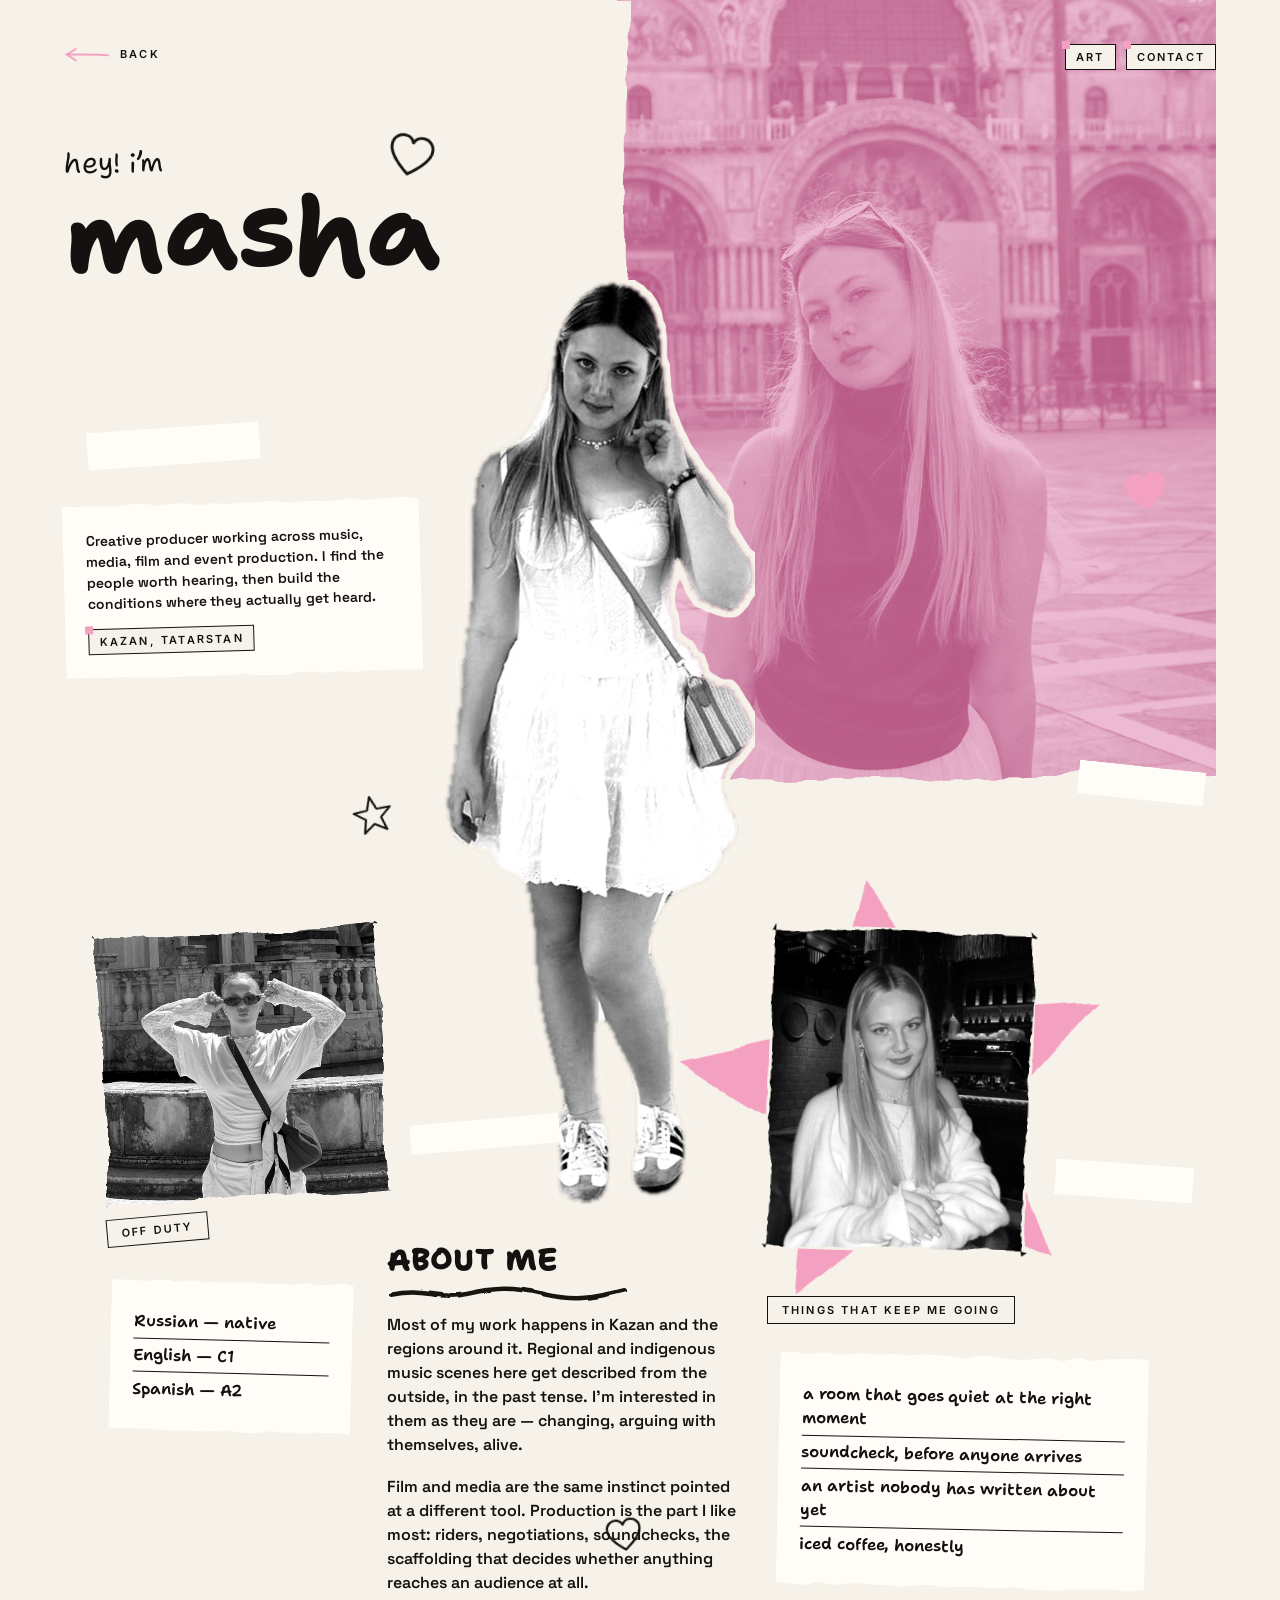
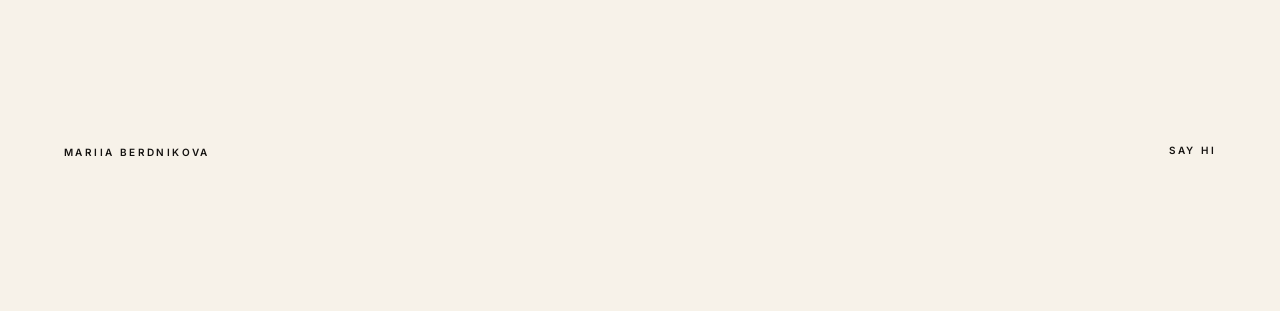
==== about.html @ 9684b58a "About: hand-cut figure, café photo with a star, torn scraps, centred Everything from the latest pass" ====
<!DOCTYPE html>
<html lang="en" data-accent="pink">
<head>
<meta charset="utf-8">
<meta name="viewport" content="width=device-width, initial-scale=1">
<title>About — Mariia Berdnikova</title>
<meta name="description" content="Mariia Berdnikova — what connects music, media, film and production. Kazan, Tatarstan.">
<link rel="preconnect" href="https://fonts.googleapis.com">
<link rel="preconnect" href="https://fonts.gstatic.com" crossorigin>
<link href="https://fonts.googleapis.com/css2?family=Inter:wght@400..800&family=Shantell+Sans:BNCE,INFM,SPAC,wght@-100..100,0..100,0..100,300..800&family=Space+Grotesk:wght@400..700&display=swap" rel="stylesheet">
<link rel="icon" href="assets/img/favicon.svg" type="image/svg+xml">
<link rel="stylesheet" href="assets/css/site.css">
<script>document.documentElement.classList.add('js');</script>
</head>

<body>
<script src="assets/js/sprite.js"></script>
<a class="skip-link" href="#main">Skip to content</a>

<div class="page">

  <header class="page-head">
    <p class="label" data-reveal><a class="back-link scribble" href="index.html"><svg viewBox="0 0 100 40" class="deco" aria-hidden="true" focusable="false"><use href="#arrow"/></svg>Back</a></p>
    <nav class="site-nav" aria-label="Primary" data-reveal>
      <a class="label label-box" href="art.html">Art</a>
      <a class="label label-box" href="contact.html">Contact</a>
    </nav>
  </header>

  <main id="main">

    <!-- ===================================================================
         Held to a centred column, like a poster. Every photograph is torn
         rather than cropped square and they come from four different shots.
         Each piece is placed with --x / --y / --w / --rot inline; below
         860px they stack.
         =================================================================== -->
    <div class="scrapbook">

      <!-- One shot, blown up and flattened to two tones. Runs off the top. -->
      <figure class="scrap panel" data-reveal
              style="--x:48%; --y:-8%; --w:52%; --rot:0deg; --z:1">
        <img src="assets/img/about-duotone.png" alt="" width="900" height="1180">
      </figure>

      <div class="scrap" data-reveal style="--x:0%; --y:2%; --w:50%; --rot:0deg; --z:6">
        <p class="scrawl" style="font-size:clamp(17px,2.1vw,32px); margin:0 0 4px">hey! i&rsquo;m</p>
        <h1 class="display" style="font-size:clamp(52px,8.6vw,124px); line-height:0.9">masha</h1>
      </div>

      <svg viewBox="0 0 100 92" class="deco deco--float deco--ink" aria-hidden="true" focusable="false"
           style="--x:28%; --y:1%; --w:48px; --rot:12deg"><use href="#heart-line"/></svg>

      <!-- Cut out by hand; the page sets her partly over the pink. -->
      <figure class="scrap snap" data-reveal
              style="--x:33%; --y:11%; --w:27%; --rot:0deg; --z:4">
        <img src="assets/img/about-figure.png" alt="Mariia Berdnikova" width="760" height="2260">
      </figure>

      <div class="scrap note paper-bit" data-reveal
           style="--x:2%; --y:21%; --w:15%; --h:38px; --rot:-4deg; --z:4"></div>

      <div class="scrap note" data-reveal
           style="--x:0%; --y:26%; --w:31%; --rot:-1.6deg; --z:5">
        <p>Creative producer working across music, media, film and event production. I find the people worth hearing, then build the conditions where they actually get heard.</p>
        <ul class="label-row" style="margin-top:14px">
          <li class="label label-box">Kazan, Tatarstan</li>
        </ul>
      </div>

      <!-- A star sits behind this one, as in the reference. -->
      <svg viewBox="0 0 100 100" class="deco deco--float" aria-hidden="true" focusable="false"
           style="--x:52.5%; --y:51%; --w:40%; --rot:-8deg; z-index:2"><use href="#star-5"/></svg>

      <figure class="scrap snap" data-reveal
              style="--x:61%; --y:55%; --w:23%; --rot:2deg; --z:3">
        <img src="assets/img/about-snap-1.png" alt="" width="560" height="684">
      </figure>

      <div class="scrap note paper-bit note--b" data-reveal
           style="--x:88%; --y:44%; --w:11%; --h:34px; --rot:6deg; --z:4"></div>

      <figure class="scrap snap" data-reveal
              style="--x:3%; --y:55%; --w:25%; --rot:-3deg; --z:3">
        <img src="assets/img/about-snap-2.png" alt="" width="560" height="532">
        <figcaption class="label tape-label" style="--label-rot:-2deg">Off duty</figcaption>
      </figure>

      <div class="scrap note" data-reveal
           style="--x:4%; --y:79%; --w:21%; --rot:1.4deg; --z:5">
        <ul class="note__list">
          <li>Russian &mdash; native</li>
          <li>English &mdash; C1</li>
          <li>Spanish &mdash; A2</li>
        </ul>
      </div>

      <div class="scrap" data-reveal style="--x:28%; --y:76%; --w:31%; --rot:0deg; --z:5">
        <h2 class="marker-head">About me</h2>
        <svg class="deco deco--underline" viewBox="0 0 200 20" preserveAspectRatio="none" aria-hidden="true" focusable="false"><use href="#underline"/></svg>
        <div class="body-col" style="max-width:none; margin-top:12px">
          <p>Most of my work happens in Kazan and the regions around it. Regional and indigenous music scenes here get described from the outside, in the past tense. I&rsquo;m interested in them as they are &mdash; changing, arguing with themselves, alive.</p>
          <p>Film and media are the same instinct pointed at a different tool. Production is the part I like most: riders, negotiations, soundchecks, the scaffolding that decides whether anything reaches an audience at all.</p>
        </div>
      </div>

      <p class="scrap label tape-label" data-reveal
         style="--x:61%; --y:80%; --w:auto; --rot:-2deg; --z:6; --label-rot:0deg">Things that keep me going</p>

      <div class="scrap note note--b" data-reveal
           style="--x:62%; --y:84%; --w:32%; --rot:1.2deg; --z:5">
        <!-- TODO: these are yours to rewrite — put your own in. -->
        <ul class="note__list">
          <li>a room that goes quiet at the right moment</li>
          <li>soundcheck, before anyone arrives</li>
          <li>an artist nobody has written about yet</li>
          <li>iced coffee, honestly</li>
        </ul>
      </div>

      <div class="scrap note paper-bit" data-reveal
           style="--x:30%; --y:68%; --w:13%; --h:30px; --rot:-5deg; --z:4"></div>
      <div class="scrap note paper-bit note--b" data-reveal
           style="--x:86%; --y:71%; --w:12%; --h:36px; --rot:4deg; --z:4"></div>

      <svg viewBox="0 0 100 92" class="deco deco--float" aria-hidden="true" focusable="false"
           style="--x:92%; --y:24%; --w:44px; --rot:-10deg"><use href="#heart"/></svg>
      <svg viewBox="0 0 100 100" class="deco deco--float deco--ink" data-parallax="0.04" aria-hidden="true" focusable="false"
           style="--x:25%; --y:46%; --w:42px; --rot:-12deg"><use href="#star-line"/></svg>
      <svg viewBox="0 0 100 92" class="deco deco--float deco--ink" data-parallax="0.03" aria-hidden="true" focusable="false"
           style="--x:47%; --y:95%; --w:38px; --rot:-8deg"><use href="#heart-line"/></svg>
    </div>

  </main>

  <footer class="site-foot">
    <p class="label label--sm">Mariia Berdnikova</p>
    <p class="label label--sm"><a class="scribble" href="contact.html">Say hi</a></p>
  </footer>

</div>

<script src="assets/js/site.js"></script>
</body>
</html>
---- assets/css/site.css ----
/* ==========================================================================
   Mariia Berdnikova — portfolio
   Shared stylesheet. No build step: edit this file directly.

   Sections
     1. Tokens
     2. Reset & base
     3. Typography — DISPLAY / LABEL / BODY
     4. Decoration (SVG sprite pieces, cut-out photos)
     5. Links & buttons
     6. Site chrome (corners, nav, back link)
     7. index.html — thread map
     8. Project pages
     9. art.html
    10. contact.html
    11. Motion: entry stagger, reduced motion
   ========================================================================== */

/* -------------------------------------------------------------------------
   1. Tokens
   ---------------------------------------------------------------------- */

:root {
  --cream: #f7f2e9;
  --ink: #141210;
  --ink-soft: #141210;

  /* The four loud accents. One per page, never mixed, never tinted. */
  --pink: #f4a0c0;
  --green: #22c55e;
  --blue: #2233dd;
  --rust: #c8552b;

  /* Default accent; every page overrides it with data-accent on <html>. */
  --accent: var(--pink);

  --ease: cubic-bezier(0.2, 0.9, 0.25, 1);
  --gutter: clamp(18px, 5vw, 64px);
}

[data-accent='pink']  { --accent: var(--pink); }
[data-accent='green'] { --accent: var(--green); }
[data-accent='blue']  { --accent: var(--blue); }
[data-accent='rust']  { --accent: var(--rust); }

/* -------------------------------------------------------------------------
   2. Reset & base
   ---------------------------------------------------------------------- */

*,
*::before,
*::after { box-sizing: border-box; }

html {
  -webkit-text-size-adjust: 100%;
  scroll-behavior: smooth;
}

body {
  margin: 0;
  /* Flat warm cream. No texture, no grain, no gradient. */
  background: var(--cream);
  color: var(--ink);
  font-family: 'Space Grotesk', 'Inter', system-ui, sans-serif;
  font-size: 16px;
  font-weight: 600;
  line-height: 1.5;
  overflow-x: clip;
}

img,
svg { display: block; max-width: 100%; }
/* Images keep width/height attributes (so the layout does not jump while they
   load) — this stops the height attribute from squashing them. */
img { height: auto; }

::selection {
  background: var(--accent);
  color: var(--cream);
}

.page {
  position: relative;
  min-height: 100vh;
  padding: clamp(20px, 4vw, 44px) var(--gutter) clamp(64px, 12vw, 160px);
  overflow-x: clip;
}

.skip-link {
  position: absolute;
  left: -9999px;
  top: 0;
  z-index: 100;
  background: var(--ink);
  color: var(--cream);
  padding: 10px 16px;
}
.skip-link:focus { left: 8px; top: 8px; }

/* -------------------------------------------------------------------------
   3. Typography — three voices, always all three
   ---------------------------------------------------------------------- */

/* (1) DISPLAY — oversized hand lettering used as a graphic object. */
.display {
  font-family: 'Shantell Sans', 'Permanent Marker', cursive;
  font-variation-settings: 'BNCE' -40, 'INFM' 60, 'SPAC' 0;
  font-weight: 700;
  font-size: clamp(64px, 17vw, 300px);
  line-height: 0.82;
  letter-spacing: -0.02em;
  margin: 0;
  /* It is allowed to cross photos and run off the edge of the viewport. */
  position: relative;
  z-index: 3;
  pointer-events: none;
}

.display--accent { color: var(--accent); }
.display--tilt   { transform: rotate(-3.5deg); transform-origin: left center; }
.display--tilt-r { transform: rotate(2.5deg);  transform-origin: left center; }

/* Runs off the left / right edge of the page on purpose. */
.display--bleed-l { margin-left: calc(var(--gutter) * -1 - 2vw); }
.display--bleed-r { margin-right: calc(var(--gutter) * -1 - 6vw); }

.display--sm { font-size: clamp(44px, 9vw, 130px); }

/* (2) LABEL — tiny uppercase sans. Never near display size. */
.label {
  font-family: 'Inter', system-ui, sans-serif;
  font-size: 11px;
  font-weight: 600;
  line-height: 1.2;
  letter-spacing: 0.2em;
  text-transform: uppercase;
  margin: 0;
}

.label--sm { font-size: 10px; letter-spacing: 0.24em; }
.label--accent { color: var(--accent); }

/* Thin 1px box with a small solid square "pin" at its top-left corner. */
.label-box {
  display: inline-block;
  position: relative;
  border: 1px solid var(--ink);
  background: var(--cream);
  padding: 6px 10px 5px;
}
.label-box::before {
  content: '';
  position: absolute;
  left: -4px;
  top: -4px;
  width: 8px;
  height: 8px;
  background: var(--accent);
}

.label-row {
  display: flex;
  flex-wrap: wrap;
  gap: 10px 14px;
  align-items: center;
  margin: 0;
  padding: 0;
  list-style: none;
}

/* (3) BODY — narrow columns, never full-width paragraphs. */
.body-col {
  max-width: 34ch;
  font-size: 16px;
  font-weight: 600;
  line-height: 1.5;
}
.body-col p { margin: 0 0 1.15em; }
.body-col p:last-child { margin-bottom: 0; }

.body-col--right { margin-left: auto; }

.lede { font-size: 18px; }

/* Pull quote: display type with a scribble underline. */
.pull-quote {
  position: relative;
  margin: clamp(48px, 9vw, 120px) 0;
  /* Wide enough that the quote breaks into 2-3 lines rather than a column
     of single words; the scribble underline spans this width. */
  max-width: min(660px, 66%);
}
.pull-quote--right { margin-left: auto; }
.pull-quote p {
  font-family: 'Shantell Sans', 'Permanent Marker', cursive;
  font-variation-settings: 'BNCE' -30, 'INFM' 70;
  font-weight: 700;
  font-size: clamp(34px, 6vw, 84px);
  line-height: 0.95;
  margin: 0;
}
.pull-quote .deco--underline {
  width: 100%;
  height: 26px;
  margin-top: 4px;
  color: var(--accent);
}

/* -------------------------------------------------------------------------
   4. Decoration & photos
   ---------------------------------------------------------------------- */

.deco {
  color: var(--accent);
  pointer-events: none;
  overflow: visible;
}

/* Scattered, absolutely placed decoration. Set --x/--y/--w/--rot inline.
   --py is driven by the scroll parallax in site.js. */
.deco--float {
  position: absolute;
  left: var(--x, 50%);
  top: var(--y, 50%);
  width: var(--w, 60px);
  height: auto;
  transform: translateY(var(--py, 0px)) rotate(var(--rot, 0deg));
  z-index: 1;
}

.deco--ink { color: var(--ink); }

/* Cut-out photos: flat on the cream. No frame, no shadow, no radius. */
.cutout {
  display: block;
  border: 0;
  border-radius: 0;
  box-shadow: none;
  background: none;
  transition: transform 0.18s var(--ease);
}
.cutout--bw { filter: grayscale(1) contrast(1.05); }

.photo-stack {
  position: relative;
  z-index: 2;
}

/* -------------------------------------------------------------------------
   5. Links
   ---------------------------------------------------------------------- */

a {
  color: inherit;
  text-decoration: none;
}

/* Hover draws a scribbled underline in the page accent (SVG injected by JS). */
.scribble {
  position: relative;
  display: inline-block;
  padding-bottom: 2px;
}
.scribble > .scribble-line {
  position: absolute;
  left: -2%;
  bottom: -0.45em;
  width: 104%;
  height: 0.5em;
  color: var(--accent);
  overflow: visible;
}
.scribble > .scribble-line path {
  stroke-dasharray: var(--len, 300);
  stroke-dashoffset: var(--len, 300);
  transition: stroke-dashoffset 0.28s var(--ease);
}
.scribble:hover > .scribble-line path,
.scribble:focus-visible > .scribble-line path { stroke-dashoffset: 0; }

a:focus-visible,
button:focus-visible,
.node:focus-visible {
  outline: 2px solid var(--accent);
  outline-offset: 4px;
}

/* Back link with a hand-drawn arrow. */
.back-link {
  display: inline-flex;
  align-items: center;
  gap: 10px;
}
.back-link .deco {
  width: 46px;
  height: 22px;
  color: var(--accent);
  transform: scaleX(-1);
  transition: transform 0.18s var(--ease);
}
.back-link:hover .deco { transform: scaleX(-1) translateX(-6px); }

/* -------------------------------------------------------------------------
   6. Site chrome
   ---------------------------------------------------------------------- */

.corner {
  position: absolute;
  z-index: 6;
}
.corner--tl { left: var(--gutter); top: clamp(20px, 4vw, 44px); }
.corner--tr { right: var(--gutter); top: clamp(20px, 4vw, 44px); text-align: right; }
.corner--bl { left: var(--gutter); bottom: clamp(20px, 4vw, 44px); }
.corner--br { right: var(--gutter); bottom: clamp(20px, 4vw, 44px); text-align: right; }

.site-nav {
  display: flex;
  flex-wrap: wrap;
  gap: 8px 10px;
  justify-content: flex-end;
}

.page-head {
  display: flex;
  flex-wrap: wrap;
  gap: 16px 24px;
  align-items: flex-start;
  justify-content: space-between;
  position: relative;
  z-index: 6;
}

.site-foot {
  position: relative;
  z-index: 4;
  margin-top: clamp(64px, 12vw, 160px);
  display: flex;
  flex-wrap: wrap;
  gap: 16px 24px;
  justify-content: space-between;
  align-items: flex-end;
}

/* -------------------------------------------------------------------------
   7. index.html — the thread map
   ---------------------------------------------------------------------- */

.map {
  position: relative;
  /* The stage is a 1000 x 700 coordinate space; nodes are placed in % of it. */
  aspect-ratio: 1000 / 700;
  min-height: 560px;
  margin: clamp(24px, 5vw, 56px) 0 0;
}

.map__threads {
  position: absolute;
  inset: 0;
  width: 100%;
  height: 100%;
  z-index: 1;
  overflow: visible;
}
.map__threads path {
  fill: none;
  stroke: var(--accent);
  stroke-width: 1;
  stroke-linecap: round;
  /* Keeps the thread hairline-thin however the stage is scaled. */
  vector-effect: non-scaling-stroke;
  transition: stroke-width 0.2s var(--ease), opacity 0.2s var(--ease);
}
.map.is-focused .map__threads path { opacity: 0.18; }
.map.is-focused .map__threads path.is-lit { opacity: 1; stroke-width: 3; }

.map__me {
  position: absolute;
  left: 58%;
  top: 6%;
  width: 34%;
  min-width: 220px;
  z-index: 2;
}
.map__me img { width: 100%; }

/* A project node: cut-out/thumbnail + a tiny label box beneath it. */
.node {
  position: absolute;
  left: var(--x);
  top: var(--y);
  width: var(--w, 140px);
  transform: translate(-50%, -50%) rotate(var(--rot, 0deg));
  z-index: 3;
  transition: transform 0.2s var(--ease);
}
.node img { width: 100%; }
.node .label-box { margin-top: 8px; }
.node:hover,
.node:focus-visible {
  transform: translate(-50%, -50%) rotate(calc(var(--rot, 0deg) + 2.5deg)) scale(1.06);
  z-index: 5;
}

.map__title {
  position: absolute;
  left: -2vw;
  bottom: -2%;
  z-index: 4;
  width: 110%;
}

/* Mobile fallback: a vertical stack of cards with short thread segments. */
.map-stack { display: none; }

.stack-card {
  display: block;
  position: relative;
  padding: 4px 0 0;
}
.stack-card img { width: 56%; }
.stack-card .label-box { margin-top: 10px; }

.stack-thread {
  display: block;
  width: 40px;
  height: 56px;
  margin: 10px 0 10px 18%;
  color: var(--accent);
}

/* -------------------------------------------------------------------------
   8. Project pages
   ---------------------------------------------------------------------- */

.hero {
  position: relative;
  margin-top: clamp(28px, 6vw, 72px);
  min-height: clamp(260px, 34vw, 470px);
}
.hero__photo {
  position: absolute;
  right: 2%;
  top: 0;
  width: min(46%, 520px);
  z-index: 1;
}
.hero__title {
  position: relative;
  z-index: 3;
  padding-top: clamp(40px, 10vw, 180px);
}
.hero__meta {
  position: relative;
  z-index: 4;
  /* Display type has a tight line-height, so tall glyphs and descenders
     overhang their box — this keeps them clear of the label row. */
  margin-top: clamp(34px, 5vw, 66px);
}

/* A portrait collage is much taller than a landscape cut-out, so its hero
   reserves more room and the prose below it still clears. */
.hero--tall { min-height: clamp(420px, 50vw, 700px); }

.hero__photo--collage {
  width: min(32%, 360px);
  /* Pulled in far enough that the display word crosses it, as on the
     project pages. */
  right: 23%;
}

.prose {
  position: relative;
  z-index: 2;
  margin-top: clamp(32px, 5vw, 72px);
}
/* Offset left or right — never centered, never full-width. */
.prose--left  { margin-left: clamp(0px, 6vw, 120px); }
.prose--right { margin-left: auto; margin-right: clamp(0px, 8vw, 160px); }

/* Collage: varied sizes, slight rotations, some overlapping. */
.collage {
  position: relative;
  margin: clamp(48px, 9vw, 130px) 0;
  min-height: clamp(360px, 56vw, 760px);
}
.collage__item {
  position: absolute;
  left: var(--x);
  top: var(--y);
  width: var(--w, 30%);
  transform: rotate(var(--rot, 0deg));
  z-index: var(--z, 1);
  transition: transform 0.18s var(--ease);
}
.collage__item:hover { transform: rotate(calc(var(--rot, 0deg) * -1 + 1deg)); }
.collage__item img { width: 100%; }
.collage__item figcaption { margin-top: 8px; }

/* -------------------------------------------------------------------------
   9. art.html
   ---------------------------------------------------------------------- */

.art-wall {
  position: relative;
  margin-top: clamp(32px, 7vw, 90px);
  min-height: clamp(700px, 100vw, 1180px);
}
.art-slot {
  position: absolute;
  left: var(--x);
  top: var(--y);
  width: var(--w, 26%);
  transform: rotate(var(--rot, 0deg));
  z-index: var(--z, 1);
  transition: transform 0.18s var(--ease);
}
.art-slot:hover { transform: rotate(calc(var(--rot, 0deg) + 2deg)); }
.art-slot img { width: 100%; }
.art-slot figcaption { margin-top: 8px; }

/* -------------------------------------------------------------------------
   10. contact.html
   ---------------------------------------------------------------------- */

.contact {
  position: relative;
  min-height: 62vh;
  display: flex;
  flex-direction: column;
  justify-content: center;
  padding-top: clamp(40px, 10vw, 120px);
}
.contact__list {
  list-style: none;
  margin: clamp(24px, 4vw, 48px) 0 0;
  padding: 0;
  display: grid;
  gap: 14px;
  max-width: 34ch;
}
.contact__list a {
  font-family: 'Space Grotesk', 'Inter', sans-serif;
  font-size: 18px;
  font-weight: 600;
}

/* -------------------------------------------------------------------------
   11. Motion
   ---------------------------------------------------------------------- */

/* Page entry: quick and confident, ~300ms of stagger in total.
   Scoped to .js (set by a one-line inline script in each page's <head>) so
   that with JavaScript off nothing is ever left hidden.

   This uses the independent `translate` property rather than `transform`,
   so elements that carry their own transform — the wordmark's offset, a
   rotated caption, a collage item's tilt — keep it while they animate. */
.js [data-reveal] {
  opacity: 0;
  translate: 0 14px;
}
.is-ready [data-reveal] {
  opacity: 1;
  translate: 0 0;
  transition: opacity 0.26s var(--ease), translate 0.26s var(--ease);
  transition-delay: var(--delay, 0ms);
}

/* Threads draw themselves in (JS sets --len from the real path length). */
.js .map__threads path[data-thread] {
  stroke-dasharray: var(--len, 1200);
  stroke-dashoffset: var(--len, 1200);
}
.is-ready .map__threads path[data-thread] {
  stroke-dashoffset: 0;
  transition: stroke-dashoffset 0.9s var(--ease), stroke-width 0.2s var(--ease),
    opacity 0.2s var(--ease);
  transition-delay: var(--delay, 0ms);
}

@media (prefers-reduced-motion: reduce) {
  html { scroll-behavior: auto; }
  .js [data-reveal] { opacity: 1; translate: none; }
  .js .map__threads path[data-thread] { stroke-dashoffset: 0; }
  .is-ready [data-reveal],
  .is-ready .map__threads path[data-thread] { transition: none; }
  .cutout,
  .node,
  .collage__item,
  .art-slot,
  .back-link .deco { transition: none; }
  .scribble > .scribble-line path { transition: none; stroke-dashoffset: 0; }
}

/* -------------------------------------------------------------------------
   Responsive
   ---------------------------------------------------------------------- */

@media (max-width: 860px) {
  /* The thread map degrades to a vertical stack of project cards. */
  .map { display: none; }
  .map-stack { display: block; margin-top: clamp(24px, 6vw, 48px); }
  .map-stack__me { width: 62%; margin: 0 0 8px; }

  .hero { min-height: 0; }
  .hero__photo { position: relative; right: auto; width: 72%; margin-bottom: -6vw; }
  .hero__title { padding-top: 0; }

  .prose--left,
  .prose--right { margin-left: 0; margin-right: 0; }
  .body-col--right { margin-left: 0; }

  /* Collage and art wall stop being absolute and stack, keeping rotations. */
  .collage,
  .art-wall { min-height: 0; display: grid; gap: clamp(28px, 7vw, 48px); }
  .collage__item,
  .art-slot {
    position: relative;
    left: auto;
    top: auto;
    width: min(88%, 460px);
  }
  .collage__item:nth-child(even),
  .art-slot:nth-child(even) { margin-left: auto; }

  .corner--bl,
  .corner--br { position: static; text-align: left; }
  .site-foot { margin-top: clamp(48px, 12vw, 90px); }
}

@media (max-width: 520px) {
  .display { font-size: clamp(52px, 19vw, 120px); }
  /* Must come after .display above, or the second line overflows the screen. */
  .display--sm { font-size: clamp(30px, 10vw, 64px); }
  .site-nav { justify-content: flex-start; }
  .page-head { gap: 12px; }
}

/* =========================================================================
   12. HERO (index.html)

   One full screen: Mariia's collage intro film, handwritten asides, and
   tiny labels pinned to the corners. Nothing else.
   ========================================================================= */

.hero-stage {
  position: relative;
  min-height: 100vh;
  min-height: 100svh;
  display: grid;
  place-items: center;
  overflow: hidden;
  padding: 0;
}

/* --- the film ---------------------------------------------------------- */

/* Sits flat on the cream like the photographs: no frame, no shadow, no
   rounded corner. */
.hero-video {
  position: relative;
  z-index: 2;
  margin: 0;
  width: min(86vw, 1180px);
  /* Reserve the space before the file arrives so nothing jumps on load. */
  aspect-ratio: 16 / 9;
  max-height: 68vh;
}
.hero-video video {
  display: block;
  width: 100%;
  height: 100%;
  object-fit: contain;
  background: var(--cream);
}

/* Pause control. Hidden until site.js confirms it can drive the video, so it
   never appears as a dead button. It stays visible rather than waiting for a
   hover: it is the only way to stop the film, and anyone who asked for
   reduced motion needs to be able to find Play. */
.video-toggle {
  position: absolute;
  right: 10px;
  bottom: 10px;
  z-index: 6;
  cursor: pointer;
  font-family: 'Inter', system-ui, sans-serif;
}
.video-toggle[hidden] { display: none; }

.hero-scroll { position: absolute; z-index: 6; bottom: 4.5vh; left: 50%;
               transform: translateX(-50%); }

/* --- handwritten greeting ---------------------------------------------- */

/* Sits below the film, at the head of the project list, where handwriting
   can lie straight on the cream and needs no backing to stay readable. */
.scrawl-note {
  margin: 0 0 clamp(26px, 4vw, 52px);
}

.scrawl {
  margin: 0;
  font-family: 'Shantell Sans', 'Permanent Marker', cursive;
  font-variation-settings: 'BNCE' -20, 'INFM' 90, 'SPAC' 0;
  font-weight: 400;
  line-height: 1.18;
  color: var(--ink);
  font-size: clamp(21px, 2.9vw, 46px);
}
/* Second line set a little smaller and stepped in, the way the sentence
   would actually be written by hand. */
.scrawl--second {
  font-size: clamp(18px, 2.4vw, 38px);
  margin-left: 1.4em;
}

/* --- corner labels ----------------------------------------------------- */

.hero-corner {
  position: absolute;
  z-index: 4;
  bottom: 4.5vh;
}
.hero-corner--bl { left: 4vw; }
.hero-corner--br { right: 4vw; text-align: right; }

.hero-nav {
  position: absolute;
  z-index: 5;
  top: 4.5vh;
  left: 50%;
  transform: translateX(-50%);
  display: flex;
  gap: 8px;
}

/* =========================================================================
   13. WORK INDEX (below the hero)
   ========================================================================= */

.work-list {
  list-style: none;
  margin: clamp(28px, 5vw, 56px) 0 0;
  padding: 0;
  border-top: 1px solid var(--ink);
}
.work-list li { border-bottom: 1px solid var(--ink); }

.work-row {
  display: flex;
  flex-wrap: wrap;
  align-items: baseline;
  gap: 8px 20px;
  padding: clamp(12px, 1.8vw, 22px) 0;
  transition: padding-left 0.18s var(--ease), color 0.18s var(--ease);
}
.work-row:hover,
.work-row:focus-visible { padding-left: 18px; color: var(--accent); }

.work-row__name {
  font-family: 'Shantell Sans', 'Permanent Marker', cursive;
  font-variation-settings: 'BNCE' -35, 'INFM' 50;
  font-weight: 700;
  font-size: clamp(34px, 5.2vw, 78px);
  line-height: 0.95;
  flex: 1 1 auto;
}
.work-row__meta { flex: 0 0 auto; }
.work-row__no { color: var(--accent); }

/* From laptop width up the film fills the whole first screen, edge to edge.
   Everything else that sits on it — nav, corner labels, the scroll cue, the
   pause control — is a cream label box, so it stays readable over any frame.
   The handwritten asides and the scattered decoration are ink drawn for a
   cream page; there is no cream left here, so they step aside and the film
   carries the screen on its own. */
@media (min-width: 861px) {
  .hero-video {
    position: absolute;
    inset: 0;
    z-index: 1;
    width: 100%;
    height: 100%;
    max-height: none;
    aspect-ratio: auto;
  }
  /* The film's closing card sets the handwritten name almost edge to edge,
     so it cannot survive being cropped horizontally: `contain` holds the
     full width and pays for it with two thin cream bands, which is why the
     corner labels sit in them. */
  .hero-video video { object-fit: contain; }

  .hero-stage .deco--float { display: none; }

  .hero-corner { bottom: 4.5vh; }
  .video-toggle { right: 4vw; bottom: auto; top: 4.5vh; }

}

/* Edge-to-edge full screen. The threshold is measured, not guessed: the
   handwritten name on the closing card leaves a 5.69% margin to the frame
   edge, and `cover` on a 16:10 screen crops 5.0% per side — inside it, with
   a little room. Every common laptop and desktop (16:10 and 16:9) is at or
   above this, so they fill completely. Squarer windows fall back to the
   fitted layout above rather than cutting letters off the name. */
@media (min-width: 861px) and (min-aspect-ratio: 8 / 5) {
  .hero-video video { object-fit: cover; }
}

/* On a narrow screen the hero stops being an absolutely-positioned collage
   and becomes an ordinary column: asides, film, labels. */
@media (max-width: 860px) {
  /* The film is 16:9, so on a tall phone screen it can never be more than a
     band across the middle. Forcing the hero to a full 100vh therefore just
     bought two big areas of empty cream — so the hero is only as tall as
     what is in it, and the greeting and project list come straight after,
     inside the first screen. */
  .hero-stage {
    display: flex;
    flex-direction: column;
    align-items: flex-start;
    justify-content: flex-start;
    min-height: 0;
    gap: 14px;
    padding: 2.6vh 5vw 3.4vh;
  }
  .hero-nav {
    position: static;
    transform: none;
    flex-wrap: wrap;
  }
  .scrawl { font-size: clamp(19px, 5.4vw, 30px); }
  .scrawl--second { font-size: clamp(16px, 4.6vw, 26px); margin-left: 0.9em; }

  /* Full width of the screen, not inset — the film is small enough on a
     phone without giving away margins to cream. */
  .hero-video {
    width: 100vw;
    margin: 0 0 0 -5vw;
    max-height: none;
    align-self: flex-start;
  }
  /* Touch has no hover, so the control stays visible. */
  .video-toggle { opacity: 1; }

  .hero-corner { position: static; }
  .hero-corner--br { text-align: left; }

  /* Scattered decoration has nowhere to sit on a phone; it just collides. */
  .hero-stage .deco--float { display: none; }

  /* The project list follows the film directly, so no cue is needed. */
  .hero-scroll { display: none; }
}

/* =========================================================================
   14. SCRAPBOOK (about.html)

   A pinned-up collage rather than a column: notes with torn edges, taped
   photographs at varied sizes and angles, and the cut-out collage as the
   anchor. Items are placed with --x / --y / --w / --rot inline, the same way
   the project collages are, and they stack into a single column on mobile.

   It borrows the *arrangement* of a scrapbook but not its finish: the ground
   stays flat cream, there is no aged paper, no sepia and no grain.
   ========================================================================= */

/* Held to a column and centred, the way the reference is a poster rather
   than a full-bleed page. */
.scrapbook {
  position: relative;
  max-width: 1180px;
  min-height: clamp(1000px, 115vw, 1650px);
  /* auto on the inline axis, or the stage sits left instead of centred —
     and this must come after any margin shorthand, not before it. */
  margin: clamp(24px, 4vw, 48px) auto 0;
}

/* --- notes: a block of cream with torn top and bottom edges ------------- */

/* Lighter than the page, or the torn edge is invisible — cream on cream
   reads as a plain block of text and the tear does nothing. */
.note {
  background: #fffdf7;
  padding: clamp(18px, 2vw, 30px) clamp(16px, 1.8vw, 26px);
  clip-path: polygon(0.0% 0.43%, 3.8% 0.98%, 7.7% 0.67%, 11.5% 1.09%, 15.4% 1.13%, 19.2% 0.12%, 23.1% 0.02%, 26.9% 1.51%, 30.8% 0.47%, 34.6% 0.42%, 38.5% 1.79%, 42.3% 0.85%, 46.2% 1.51%, 50.0% 0.86%, 53.8% 1.15%, 57.7% 0.27%, 61.5% 1.14%, 65.4% 1.56%, 69.2% 0.94%, 73.1% 1.33%, 76.9% 1.21%, 80.8% 0.12%, 84.6% 1.36%, 88.5% 1.06%, 92.3% 0.54%, 96.2% 0.06%, 100.0% 1.56%, 100.0% 99.15%, 96.2% 98.71%, 92.3% 98.42%, 88.5% 98.71%, 84.6% 98.34%, 80.8% 99.29%, 76.9% 98.56%, 73.1% 99.2%, 69.2% 98.32%, 65.4% 98.42%, 61.5% 99.82%, 57.7% 99.76%, 53.8% 99.61%, 50.0% 98.26%, 46.2% 99.21%, 42.3% 98.87%, 38.5% 99.46%, 34.6% 99.09%, 30.8% 99.31%, 26.9% 99.37%, 23.1% 98.95%, 19.2% 98.95%, 15.4% 98.37%, 11.5% 98.77%, 7.7% 98.33%, 3.8% 98.46%, 0.0% 98.22%);
}
/* A second tear, so two notes side by side do not repeat the same edge. */
.note--b {
  clip-path: polygon(0.0% 0.58%, 3.8% 0.27%, 7.7% 1.17%, 11.5% 0.13%, 15.4% 0.96%, 19.2% 0.66%, 23.1% 0.1%, 26.9% 0.91%, 30.8% 0.07%, 34.6% 0.78%, 38.5% 0.13%, 42.3% 0.16%, 46.2% 0.76%, 50.0% 1.49%, 53.8% 0.22%, 57.7% 0.4%, 61.5% 1.13%, 65.4% 1.71%, 69.2% 1.04%, 73.1% 0.71%, 76.9% 1.76%, 80.8% 0.08%, 84.6% 1.55%, 88.5% 0.52%, 92.3% 0.26%, 96.2% 0.21%, 100.0% 0.56%, 100.0% 98.53%, 96.2% 99.67%, 92.3% 98.95%, 88.5% 98.85%, 84.6% 99.33%, 80.8% 99.01%, 76.9% 99.89%, 73.1% 99.89%, 69.2% 99.63%, 65.4% 98.78%, 61.5% 99.23%, 57.7% 99.43%, 53.8% 98.95%, 50.0% 99.18%, 46.2% 99.46%, 42.3% 98.57%, 38.5% 98.74%, 34.6% 99.56%, 30.8% 98.97%, 26.9% 99.05%, 23.1% 98.42%, 19.2% 98.69%, 15.4% 99.48%, 11.5% 98.24%, 7.7% 99.79%, 3.8% 99.25%, 0.0% 98.64%);
}

.note p { margin: 0 0 0.9em; font-size: clamp(14px, 1.05vw, 16px); }
.note p:last-child { margin-bottom: 0; }

.note__head {
  font-family: 'Shantell Sans', 'Permanent Marker', cursive;
  font-variation-settings: 'BNCE' -30, 'INFM' 60;
  font-weight: 700;
  font-size: clamp(20px, 1.9vw, 30px);
  line-height: 1.05;
  margin: 0 0 0.5em;
}

.note__list { list-style: none; margin: 0; padding: 0; }
.note__list li {
  font-family: 'Shantell Sans', 'Permanent Marker', cursive;
  font-size: clamp(15px, 1.25vw, 20px);
  padding: 0.28em 0;
  border-bottom: 1px solid var(--ink);
}
.note__list li:last-child { border-bottom: 0; }

/* --- photographs, held on with a strip of tape ------------------------- */

/* A photographic panel: no tape, no caption, just the picture — used for
   the enlarged duotone, which bleeds off the edges of the page. */
.panel { margin: 0; }
.panel img { display: block; width: 100%; }

/* A marker heading with a scribbled rule under it. */
.marker-head {
  font-family: 'Shantell Sans', 'Permanent Marker', cursive;
  font-variation-settings: 'BNCE' -30, 'INFM' 40;
  font-weight: 800;
  font-size: clamp(22px, 2.4vw, 40px);
  letter-spacing: 0.01em;
  margin: 0;
  text-transform: uppercase;
}
.marker-head + .deco--underline { width: 68%; height: 18px; color: var(--ink); }

.snap { margin: 0; position: relative; }
.snap img { display: block; width: 100%; }
.snap figcaption { margin-top: 9px; }

/* The tape: a plain translucent strip, no texture, sitting over a corner. */
.taped::before,
.taped::after {
  content: '';
  position: absolute;
  width: 78px;
  height: 22px;
  background: rgba(20, 18, 16, 0.13);
  z-index: 3;
}
.taped::before { left: -16px; top: -11px; transform: rotate(-28deg); }
.taped::after  { right: -16px; bottom: 26px; transform: rotate(-24deg); }
.taped--one::after { display: none; }

/* Placement for every piece in the collage. This has to come after .snap
   and .taped, which also set `position` — at equal specificity the later
   rule wins, and before this move the photographs stayed in normal flow,
   stretching the stage and ignoring their coordinates entirely. */
.scrap {
  position: absolute;
  left: var(--x);
  top: var(--y);
  width: var(--w, 26%);
  transform: rotate(var(--rot, 0deg));
  z-index: var(--z, 1);
}

/* Small blank scraps of torn paper, scattered under and between the other
   pieces. They reuse .note's tear, so they need no content — just a height. */
.paper-bit {
  padding: 0;
  height: var(--h, 46px);
}

/* A caption written on a strip of tape rather than in a box. */
.tape-label {
  display: inline-block;
  background: var(--cream);
  border: 1px solid var(--ink);
  padding: 7px 14px 6px;
  transform: rotate(var(--label-rot, -2deg));
}

@media (max-width: 860px) {
  .scrapbook {
    min-height: 0;
    display: grid;
    gap: clamp(30px, 8vw, 52px);
    justify-items: start;
  }
  .scrap {
    position: static;
    width: min(90%, 460px);
    transform: rotate(var(--rot, 0deg));
  }
  .scrap:nth-child(even) { justify-self: end; }
  /* Tape hangs off the edge of the screen once things are full width. */
  .taped::before { left: 8px; }
  .taped::after { right: 8px; }
}
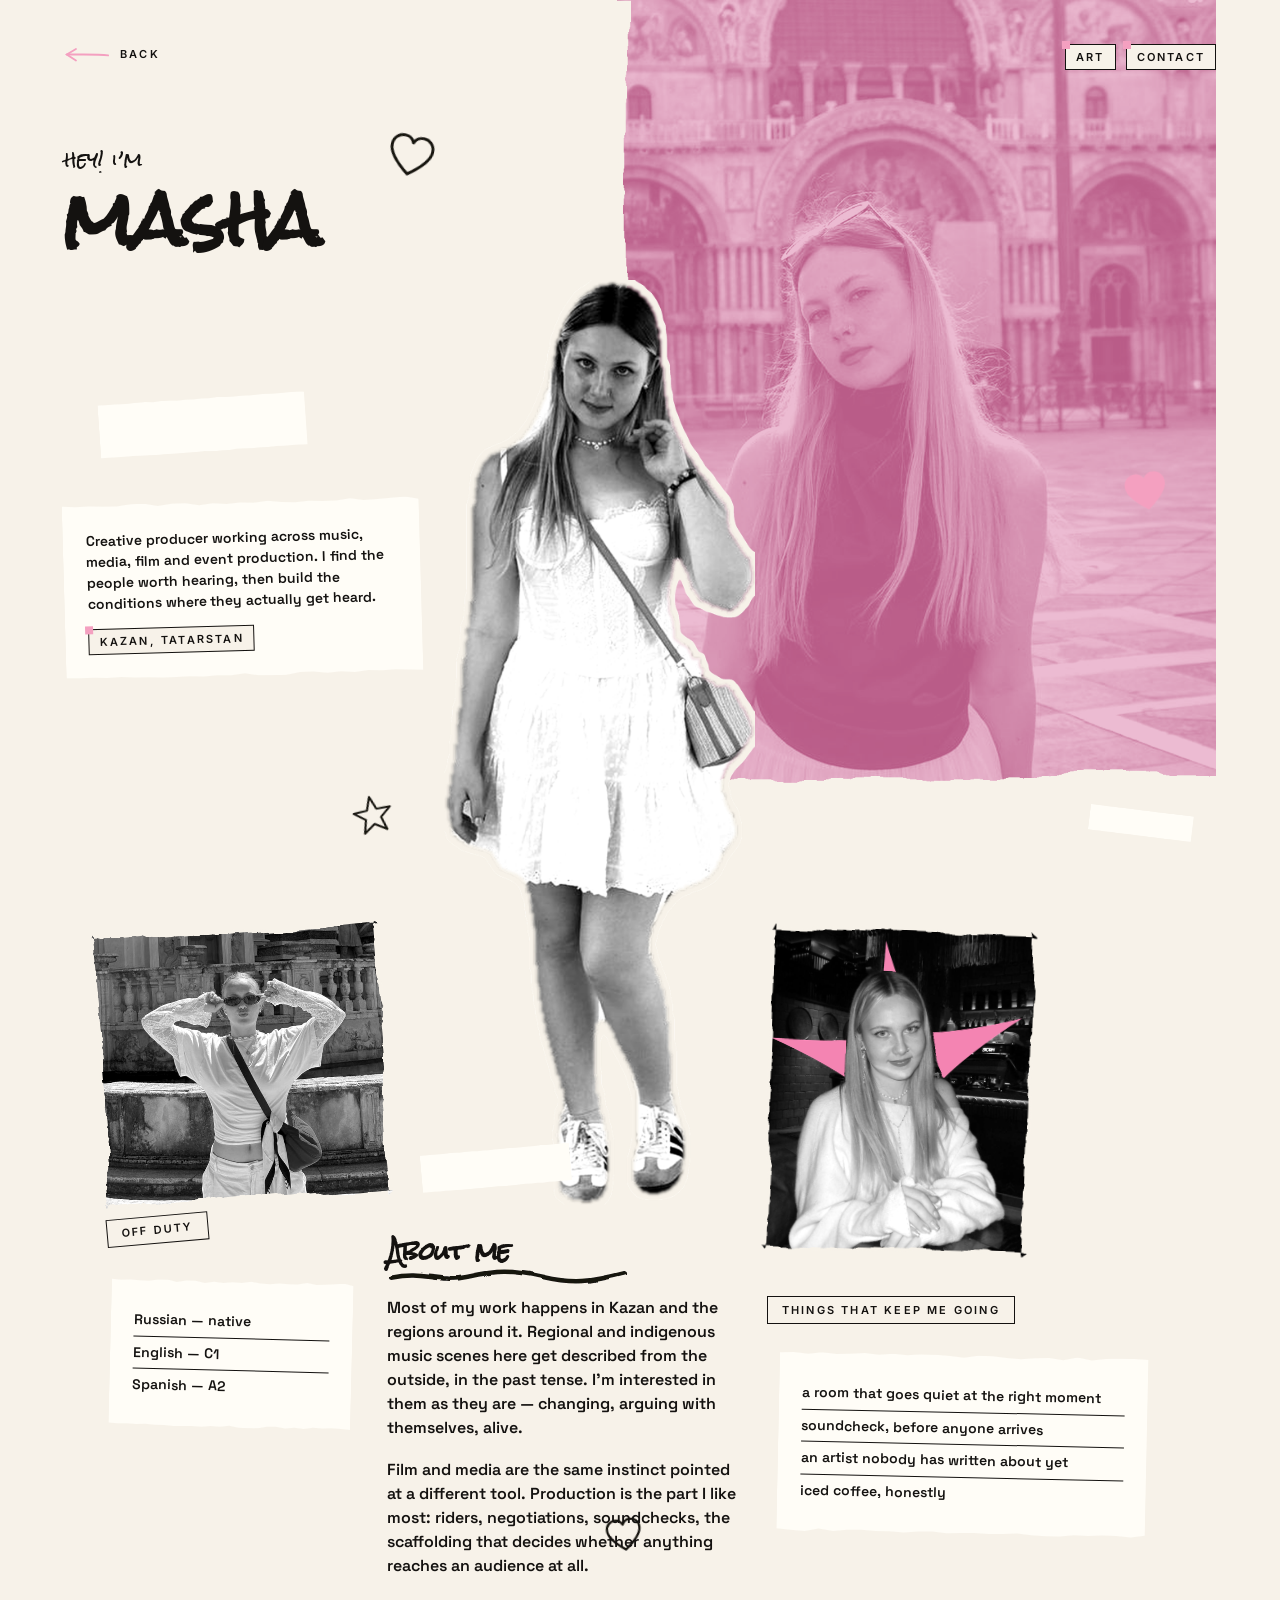
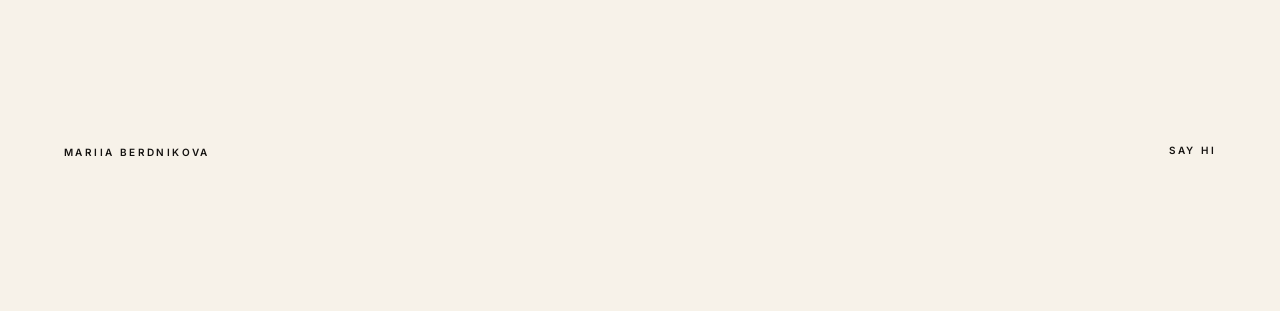
==== commit e00f5faf: "Rough handwritten type site-wide; star behind her; three scraps Type: the display voice is now Rock " ====
--- a/about.html
+++ b/about.html
@@ -7,7 +7,7 @@
 <meta name="description" content="Mariia Berdnikova — what connects music, media, film and production. Kazan, Tatarstan.">
 <link rel="preconnect" href="https://fonts.googleapis.com">
 <link rel="preconnect" href="https://fonts.gstatic.com" crossorigin>
-<link href="https://fonts.googleapis.com/css2?family=Inter:wght@400..800&family=Shantell+Sans:BNCE,INFM,SPAC,wght@-100..100,0..100,0..100,300..800&family=Space+Grotesk:wght@400..700&display=swap" rel="stylesheet">
+<link href="https://fonts.googleapis.com/css2?family=Inter:wght@400..800&family=Caveat:wght@600;700&family=Rock+Salt&family=Space+Grotesk:wght@400..700&display=swap" rel="stylesheet">
 <link rel="icon" href="assets/img/favicon.svg" type="image/svg+xml">
 <link rel="stylesheet" href="assets/css/site.css">
 <script>document.documentElement.classList.add('js');</script>
@@ -44,8 +44,8 @@
       </figure>
 
       <div class="scrap" data-reveal style="--x:0%; --y:2%; --w:50%; --rot:0deg; --z:6">
-        <p class="scrawl" style="font-size:clamp(17px,2.1vw,32px); margin:0 0 4px">hey! i&rsquo;m</p>
-        <h1 class="display" style="font-size:clamp(52px,8.6vw,124px); line-height:0.9">masha</h1>
+        <p class="scrawl" style="font-size:clamp(13px,1.5vw,22px); margin:0 0 10px">hey! i&rsquo;m</p>
+        <h1 class="display" style="font-size:clamp(34px,5.6vw,86px); line-height:1.1">masha</h1>
       </div>
 
       <svg viewBox="0 0 100 92" class="deco deco--float deco--ink" aria-hidden="true" focusable="false"
@@ -57,8 +57,9 @@
         <img src="assets/img/about-figure.png" alt="Mariia Berdnikova" width="760" height="2260">
       </figure>
 
+
       <div class="scrap note paper-bit" data-reveal
-           style="--x:2%; --y:21%; --w:15%; --h:38px; --rot:-4deg; --z:4"></div>
+           style="--x:3%; --y:19%; --w:18%; --h:54px; --rot:-4deg; --z:4"></div>
 
       <div class="scrap note" data-reveal
            style="--x:0%; --y:26%; --w:31%; --rot:-1.6deg; --z:5">
@@ -68,17 +69,11 @@
         </ul>
       </div>
 
-      <!-- A star sits behind this one, as in the reference. -->
-      <svg viewBox="0 0 100 100" class="deco deco--float" aria-hidden="true" focusable="false"
-           style="--x:52.5%; --y:51%; --w:40%; --rot:-8deg; z-index:2"><use href="#star-5"/></svg>
-
       <figure class="scrap snap" data-reveal
               style="--x:61%; --y:55%; --w:23%; --rot:2deg; --z:3">
         <img src="assets/img/about-snap-1.png" alt="" width="560" height="684">
       </figure>
 
-      <div class="scrap note paper-bit note--b" data-reveal
-           style="--x:88%; --y:44%; --w:11%; --h:34px; --rot:6deg; --z:4"></div>
 
       <figure class="scrap snap" data-reveal
               style="--x:3%; --y:55%; --w:25%; --rot:-3deg; --z:3">
@@ -118,10 +113,11 @@
         </ul>
       </div>
 
+
+      <div class="scrap note note--b paper-bit" data-reveal
+           style="--x:89%; --y:47%; --w:9%; --h:26px; --rot:7deg; --z:4"></div>
       <div class="scrap note paper-bit" data-reveal
-           style="--x:30%; --y:68%; --w:13%; --h:30px; --rot:-5deg; --z:4"></div>
-      <div class="scrap note paper-bit note--b" data-reveal
-           style="--x:86%; --y:71%; --w:12%; --h:36px; --rot:4deg; --z:4"></div>
+           style="--x:31%; --y:70%; --w:13%; --h:38px; --rot:-5deg; --z:4"></div>
 
       <svg viewBox="0 0 100 92" class="deco deco--float" aria-hidden="true" focusable="false"
            style="--x:92%; --y:24%; --w:44px; --rot:-10deg"><use href="#heart"/></svg>
--- a/assets/css/site.css
+++ b/assets/css/site.css
@@ -34,6 +34,13 @@
   /* Default accent; every page overrides it with data-accent on <html>. */
   --accent: var(--pink);
 
+  /* Three type voices, named once so they can be swapped in one place.
+     Rock Salt has no Cyrillic, so Caveat follows it in the display stack and
+     picks up Сходка / Музон — per-glyph fallback, both handwriting. */
+  --font-display: 'Rock Salt', 'Caveat', 'Permanent Marker', cursive;
+  --font-label: 'Inter', system-ui, sans-serif;
+  --font-body: 'Space Grotesk', 'Inter', system-ui, sans-serif;
+
   --ease: cubic-bezier(0.2, 0.9, 0.25, 1);
   --gutter: clamp(18px, 5vw, 64px);
 }
@@ -61,7 +68,7 @@
   /* Flat warm cream. No texture, no grain, no gradient. */
   background: var(--cream);
   color: var(--ink);
-  font-family: 'Space Grotesk', 'Inter', system-ui, sans-serif;
+  font-family: var(--font-body);
   font-size: 16px;
   font-weight: 600;
   line-height: 1.5;
@@ -103,11 +110,10 @@
 
 /* (1) DISPLAY — oversized hand lettering used as a graphic object. */
 .display {
-  font-family: 'Shantell Sans', 'Permanent Marker', cursive;
-  font-variation-settings: 'BNCE' -40, 'INFM' 60, 'SPAC' 0;
+  font-family: var(--font-display);
   font-weight: 700;
-  font-size: clamp(64px, 17vw, 300px);
-  line-height: 0.82;
+  font-size: clamp(38px, 9.5vw, 150px);
+  line-height: 1.12;
   letter-spacing: -0.02em;
   margin: 0;
   /* It is allowed to cross photos and run off the edge of the viewport. */
@@ -124,11 +130,11 @@
 .display--bleed-l { margin-left: calc(var(--gutter) * -1 - 2vw); }
 .display--bleed-r { margin-right: calc(var(--gutter) * -1 - 6vw); }
 
-.display--sm { font-size: clamp(44px, 9vw, 130px); }
+.display--sm { font-size: clamp(28px, 5.4vw, 78px); }
 
 /* (2) LABEL — tiny uppercase sans. Never near display size. */
 .label {
-  font-family: 'Inter', system-ui, sans-serif;
+  font-family: var(--font-label);
   font-size: 11px;
   font-weight: 600;
   line-height: 1.2;
@@ -192,11 +198,10 @@
 }
 .pull-quote--right { margin-left: auto; }
 .pull-quote p {
-  font-family: 'Shantell Sans', 'Permanent Marker', cursive;
-  font-variation-settings: 'BNCE' -30, 'INFM' 70;
+  font-family: var(--font-display);
   font-weight: 700;
-  font-size: clamp(34px, 6vw, 84px);
-  line-height: 0.95;
+  font-size: clamp(22px, 3.4vw, 50px);
+  line-height: 1.25;
   margin: 0;
 }
 .pull-quote .deco--underline {
@@ -539,7 +544,7 @@
   max-width: 34ch;
 }
 .contact__list a {
-  font-family: 'Space Grotesk', 'Inter', sans-serif;
+  font-family: var(--font-body);
   font-size: 18px;
   font-weight: 600;
 }
@@ -684,7 +689,7 @@
   bottom: 10px;
   z-index: 6;
   cursor: pointer;
-  font-family: 'Inter', system-ui, sans-serif;
+  font-family: var(--font-label);
 }
 .video-toggle[hidden] { display: none; }
 
@@ -701,8 +706,7 @@
 
 .scrawl {
   margin: 0;
-  font-family: 'Shantell Sans', 'Permanent Marker', cursive;
-  font-variation-settings: 'BNCE' -20, 'INFM' 90, 'SPAC' 0;
+  font-family: var(--font-display);
   font-weight: 400;
   line-height: 1.18;
   color: var(--ink);
@@ -759,11 +763,10 @@
 .work-row:focus-visible { padding-left: 18px; color: var(--accent); }
 
 .work-row__name {
-  font-family: 'Shantell Sans', 'Permanent Marker', cursive;
-  font-variation-settings: 'BNCE' -35, 'INFM' 50;
+  font-family: var(--font-display);
   font-weight: 700;
-  font-size: clamp(34px, 5.2vw, 78px);
-  line-height: 0.95;
+  font-size: clamp(22px, 3.1vw, 46px);
+  line-height: 1.15;
   flex: 1 1 auto;
 }
 .work-row__meta { flex: 0 0 auto; }
@@ -894,20 +897,13 @@
 .note p { margin: 0 0 0.9em; font-size: clamp(14px, 1.05vw, 16px); }
 .note p:last-child { margin-bottom: 0; }
 
-.note__head {
-  font-family: 'Shantell Sans', 'Permanent Marker', cursive;
-  font-variation-settings: 'BNCE' -30, 'INFM' 60;
-  font-weight: 700;
-  font-size: clamp(20px, 1.9vw, 30px);
-  line-height: 1.05;
-  margin: 0 0 0.5em;
-}
-
 .note__list { list-style: none; margin: 0; padding: 0; }
 .note__list li {
-  font-family: 'Shantell Sans', 'Permanent Marker', cursive;
-  font-size: clamp(15px, 1.25vw, 20px);
-  padding: 0.28em 0;
+  font-family: var(--font-body);
+  font-weight: 600;
+  font-size: clamp(14px, 1.05vw, 16px);
+  line-height: 1.4;
+  padding: 0.42em 0;
   border-bottom: 1px solid var(--ink);
 }
 .note__list li:last-child { border-bottom: 0; }
@@ -919,15 +915,15 @@
 .panel { margin: 0; }
 .panel img { display: block; width: 100%; }
 
-/* A marker heading with a scribbled rule under it. */
+/* A heading with a scribbled rule under it. Same display voice and settings
+   as every other heading on the site — no separate treatment. */
 .marker-head {
-  font-family: 'Shantell Sans', 'Permanent Marker', cursive;
-  font-variation-settings: 'BNCE' -30, 'INFM' 40;
-  font-weight: 800;
-  font-size: clamp(22px, 2.4vw, 40px);
-  letter-spacing: 0.01em;
+  font-family: var(--font-display);
+  font-weight: 700;
+  font-size: clamp(19px, 1.9vw, 30px);
+  line-height: 1.2;
+  letter-spacing: -0.02em;
   margin: 0;
-  text-transform: uppercase;
 }
 .marker-head + .deco--underline { width: 68%; height: 18px; color: var(--ink); }
 
@@ -991,6 +987,10 @@
     transform: rotate(var(--rot, 0deg));
   }
   .scrap:nth-child(even) { justify-self: end; }
+
+  /* Blank scraps only mean something tucked between other pieces; stacked in
+     a column they are just empty boxes at the end of the page. */
+  .paper-bit { display: none; }
   /* Tape hangs off the edge of the screen once things are full width. */
   .taped::before { left: 8px; }
   .taped::after { right: 8px; }
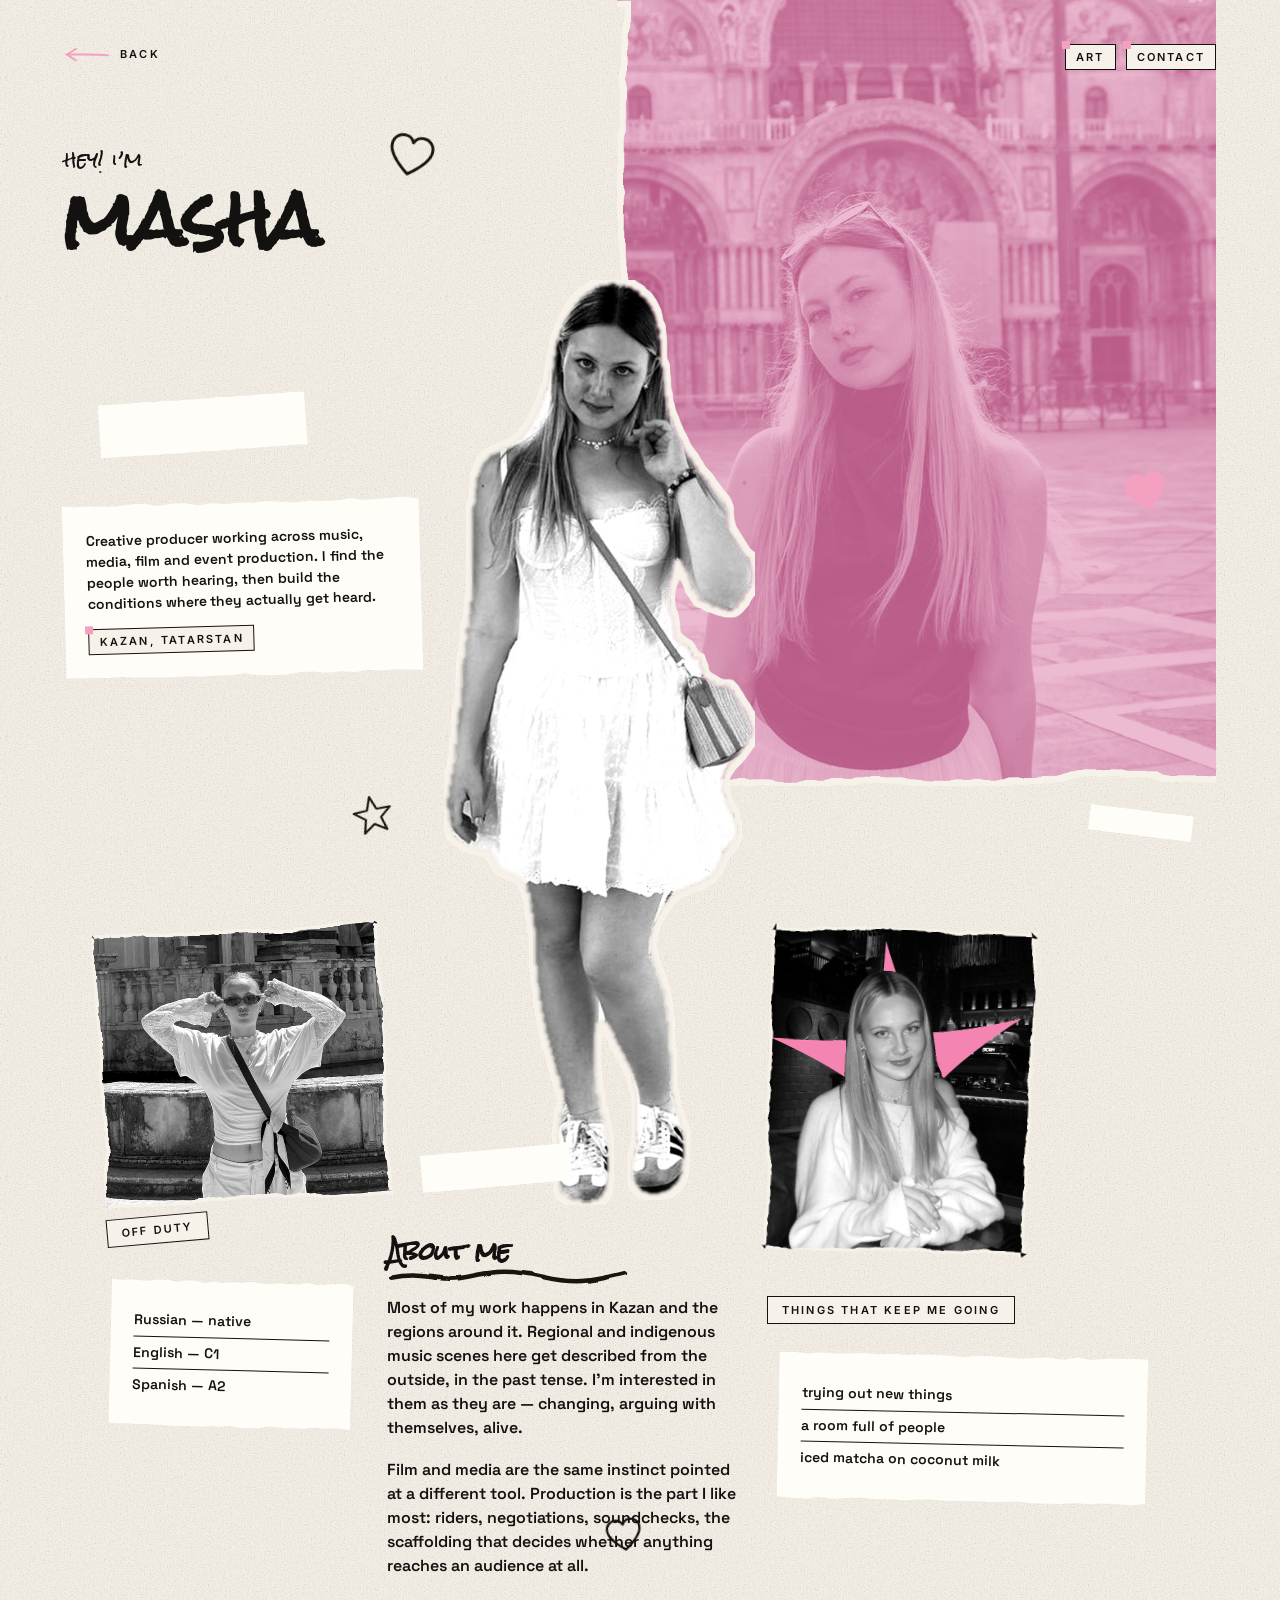
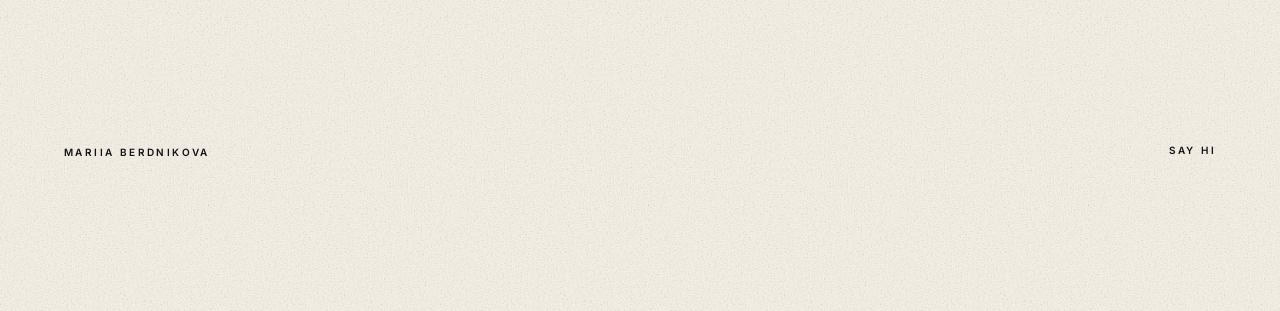
==== commit 257f9387: "Paper fibre on the ground; her own "things that keep me going" The background is no longer flat crea" ====
--- a/about.html
+++ b/about.html
@@ -7,7 +7,7 @@
 <meta name="description" content="Mariia Berdnikova — what connects music, media, film and production. Kazan, Tatarstan.">
 <link rel="preconnect" href="https://fonts.googleapis.com">
 <link rel="preconnect" href="https://fonts.gstatic.com" crossorigin>
-<link href="https://fonts.googleapis.com/css2?family=Inter:wght@400..800&family=Caveat:wght@600;700&family=Rock+Salt&family=Space+Grotesk:wght@400..700&display=swap" rel="stylesheet">
+<link href="https://fonts.googleapis.com/css2?family=Inter:wght@400..800&family=Rock+Salt&family=Space+Grotesk:wght@400..700&display=swap" rel="stylesheet">
 <link rel="icon" href="assets/img/favicon.svg" type="image/svg+xml">
 <link rel="stylesheet" href="assets/css/site.css">
 <script>document.documentElement.classList.add('js');</script>
@@ -104,12 +104,10 @@
 
       <div class="scrap note note--b" data-reveal
            style="--x:62%; --y:84%; --w:32%; --rot:1.2deg; --z:5">
-        <!-- TODO: these are yours to rewrite — put your own in. -->
         <ul class="note__list">
-          <li>a room that goes quiet at the right moment</li>
-          <li>soundcheck, before anyone arrives</li>
-          <li>an artist nobody has written about yet</li>
-          <li>iced coffee, honestly</li>
+          <li>trying out new things</li>
+          <li>a room full of people</li>
+          <li>iced matcha on coconut milk</li>
         </ul>
       </div>
 
--- a/assets/css/site.css
+++ b/assets/css/site.css
@@ -22,6 +22,7 @@
 
 :root {
   --cream: #f7f2e9;
+  --paper: url("data:image/svg+xml,%3Csvg%20xmlns='http://www.w3.org/2000/svg'%20width='220'%20height='220'%3E%3Cfilter%20id='p'%20x='0'%20y='0'%20width='100%25'%20height='100%25'%3E%3CfeTurbulence%20type='fractalNoise'%20baseFrequency='0.7'%20numOctaves='5'%20stitchTiles='stitch'%20seed='11'/%3E%3CfeColorMatrix%20type='matrix'%20values='0%200%200%200%200.09%200%200%200%200%200.08%200%200%200%200%200.06%200.34%200.33%200.33%200%200'/%3E%3CfeComponentTransfer%3E%3CfeFuncA%20type='gamma'%20exponent='3.4'%20amplitude='0.5'%20offset='0'/%3E%3C/feComponentTransfer%3E%3C/filter%3E%3Crect%20width='220'%20height='220'%20filter='url%28%23p%29'/%3E%3C/svg%3E");
   --ink: #141210;
   --ink-soft: #141210;
 
@@ -35,9 +36,10 @@
   --accent: var(--pink);
 
   /* Three type voices, named once so they can be swapped in one place.
-     Rock Salt has no Cyrillic, so Caveat follows it in the display stack and
-     picks up Сходка / Музон — per-glyph fallback, both handwriting. */
-  --font-display: 'Rock Salt', 'Caveat', 'Permanent Marker', cursive;
+     The site is written in Latin throughout — the projects are called
+     MoozeOn and Shodka rather than their Russian names — so the display
+     face needs no Cyrillic and carries no fallback for it. */
+  --font-display: 'Rock Salt', 'Permanent Marker', cursive;
   --font-label: 'Inter', system-ui, sans-serif;
   --font-body: 'Space Grotesk', 'Inter', system-ui, sans-serif;
 
@@ -65,8 +67,13 @@
 
 body {
   margin: 0;
-  /* Flat warm cream. No texture, no grain, no gradient. */
-  background: var(--cream);
+  /* Warm cream, carrying a fine paper fibre. The grain is generated (a
+     seamlessly tiling feTurbulence, no image to download) and sits at a low
+     enough alpha that the cream still reads as cream. */
+  background-color: var(--cream);
+  background-image: var(--paper);
+  background-repeat: repeat;
+  background-size: 220px 220px;
   color: var(--ink);
   font-family: var(--font-body);
   font-size: 16px;
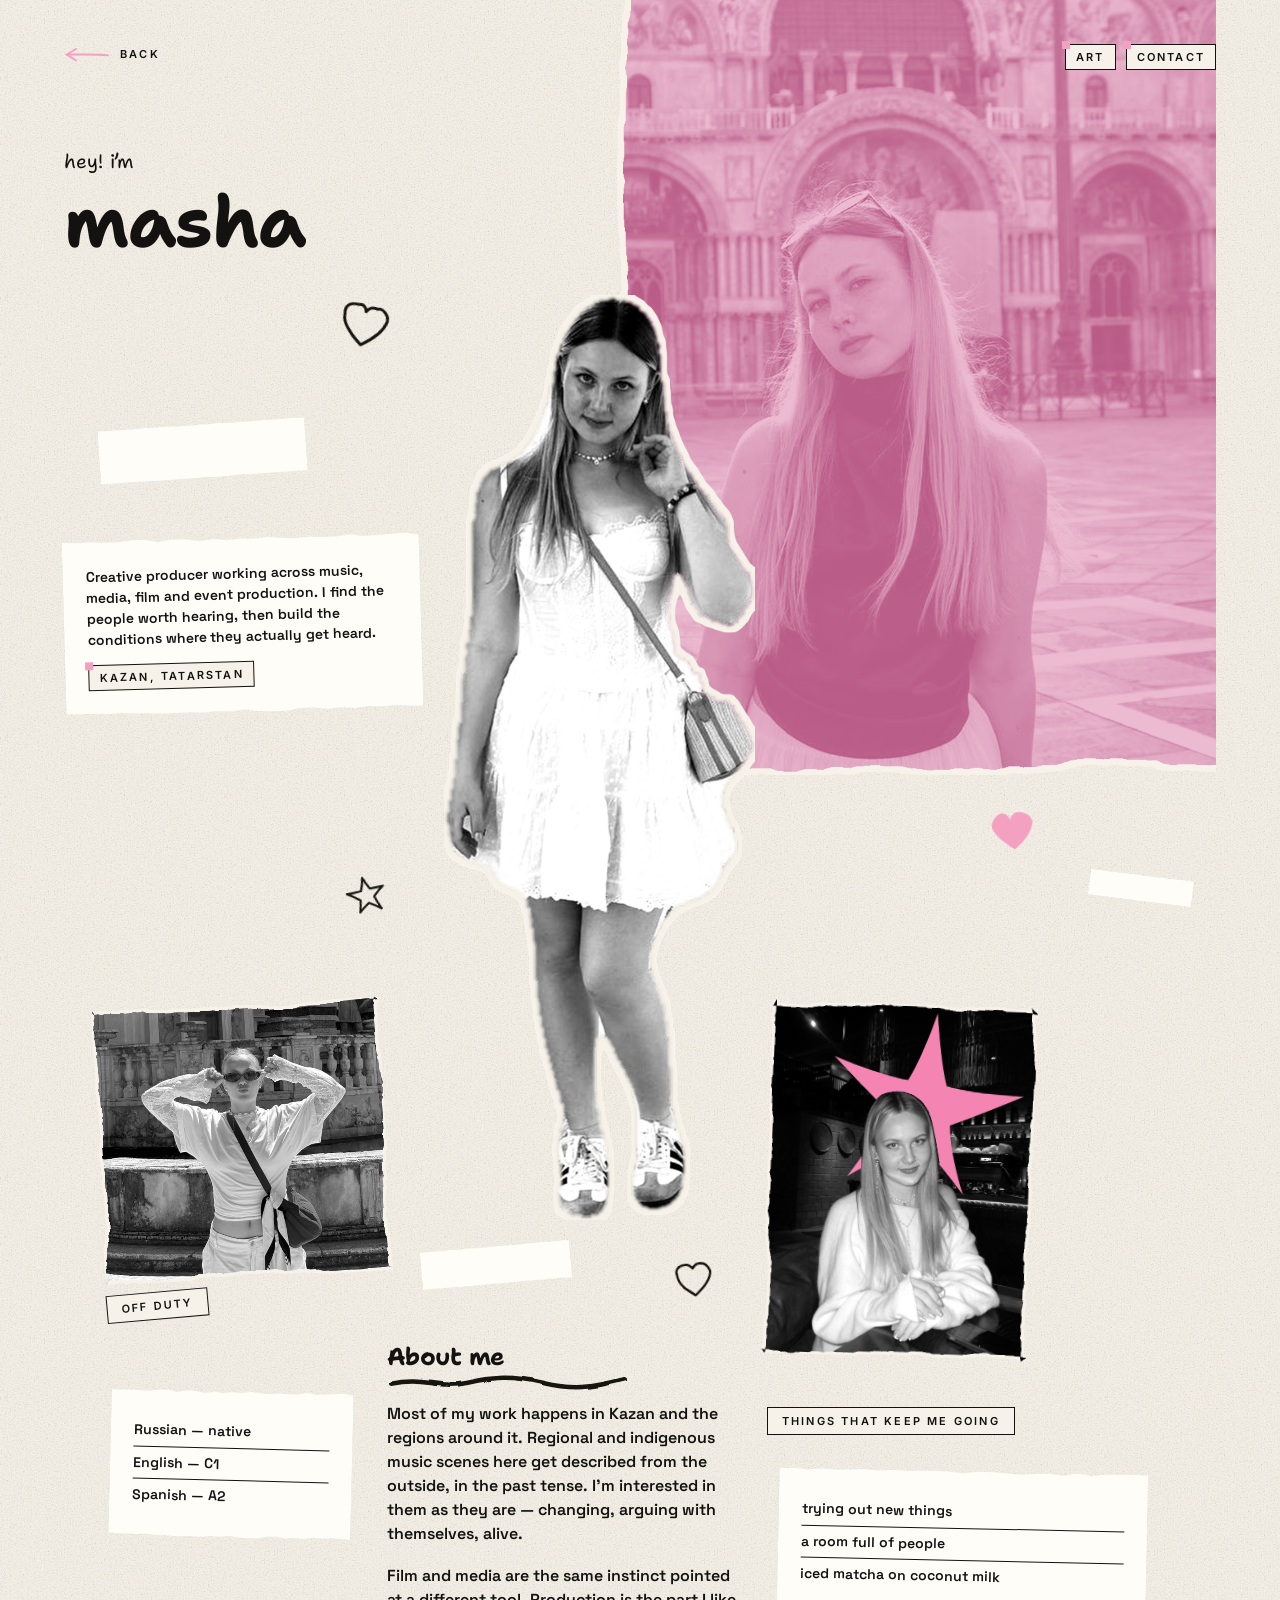
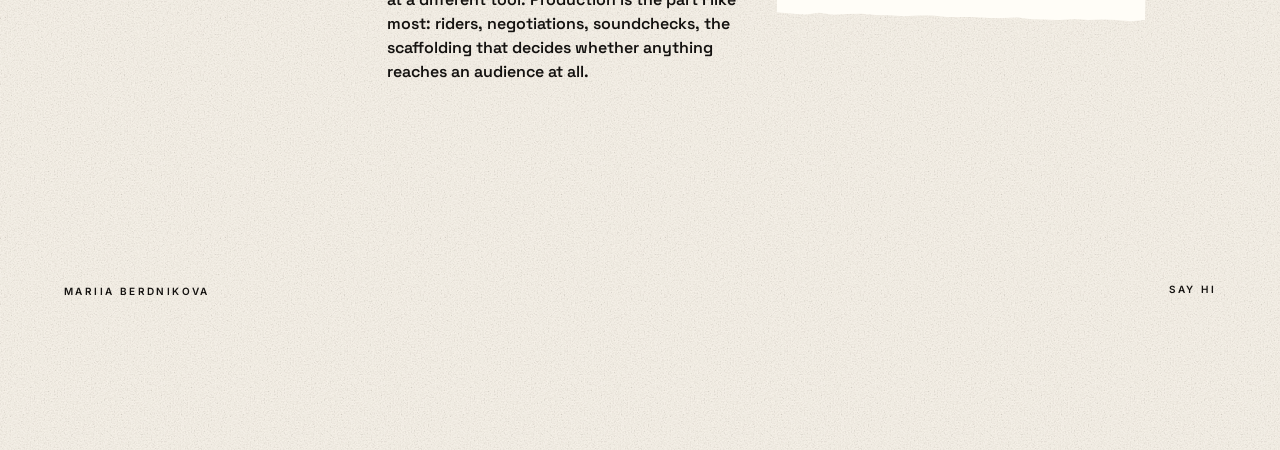
==== commit a89fc0e4: "Draw the stars and hearts; titles back to Shantell Sans The stars and hearts were regular polygons w" ====
--- a/about.html
+++ b/about.html
@@ -7,7 +7,7 @@
 <meta name="description" content="Mariia Berdnikova — what connects music, media, film and production. Kazan, Tatarstan.">
 <link rel="preconnect" href="https://fonts.googleapis.com">
 <link rel="preconnect" href="https://fonts.gstatic.com" crossorigin>
-<link href="https://fonts.googleapis.com/css2?family=Inter:wght@400..800&family=Rock+Salt&family=Space+Grotesk:wght@400..700&display=swap" rel="stylesheet">
+<link href="https://fonts.googleapis.com/css2?family=Inter:wght@400..800&family=Rock+Salt&family=Shantell+Sans:BNCE,INFM,SPAC,wght@-100..100,0..100,0..100,300..800&family=Space+Grotesk:wght@400..700&display=swap" rel="stylesheet">
 <link rel="icon" href="assets/img/favicon.svg" type="image/svg+xml">
 <link rel="stylesheet" href="assets/css/site.css">
 <script>document.documentElement.classList.add('js');</script>
@@ -49,7 +49,7 @@
       </div>
 
       <svg viewBox="0 0 100 92" class="deco deco--float deco--ink" aria-hidden="true" focusable="false"
-           style="--x:28%; --y:1%; --w:48px; --rot:12deg"><use href="#heart-line"/></svg>
+           style="--x:24%; --y:11.5%; --w:48px; --rot:12deg"><use href="#heart-line"/></svg>
 
       <!-- Cut out by hand; the page sets her partly over the pink. -->
       <figure class="scrap snap" data-reveal
@@ -71,7 +71,7 @@
 
       <figure class="scrap snap" data-reveal
               style="--x:61%; --y:55%; --w:23%; --rot:2deg; --z:3">
-        <img src="assets/img/about-snap-1.png" alt="" width="560" height="684">
+        <img src="assets/img/about-snap-1.png" alt="" width="560" height="747">
       </figure>
 
 
@@ -118,11 +118,11 @@
            style="--x:31%; --y:70%; --w:13%; --h:38px; --rot:-5deg; --z:4"></div>
 
       <svg viewBox="0 0 100 92" class="deco deco--float" aria-hidden="true" focusable="false"
-           style="--x:92%; --y:24%; --w:44px; --rot:-10deg"><use href="#heart"/></svg>
+           style="--x:80.5%; --y:43%; --w:44px; --rot:-10deg"><use href="#heart"/></svg>
       <svg viewBox="0 0 100 100" class="deco deco--float deco--ink" data-parallax="0.04" aria-hidden="true" focusable="false"
-           style="--x:25%; --y:46%; --w:42px; --rot:-12deg"><use href="#star-line"/></svg>
+           style="--x:24.5%; --y:47%; --w:42px; --rot:-12deg"><use href="#star-line"/></svg>
       <svg viewBox="0 0 100 92" class="deco deco--float deco--ink" data-parallax="0.03" aria-hidden="true" focusable="false"
-           style="--x:47%; --y:95%; --w:38px; --rot:-8deg"><use href="#heart-line"/></svg>
+           style="--x:53%; --y:71%; --w:38px; --rot:-8deg"><use href="#heart-line-b"/></svg>
     </div>
 
   </main>
--- a/assets/css/site.css
+++ b/assets/css/site.css
@@ -39,7 +39,9 @@
      The site is written in Latin throughout — the projects are called
      MoozeOn and Shodka rather than their Russian names — so the display
      face needs no Cyrillic and carries no fallback for it. */
-  --font-display: 'Rock Salt', 'Permanent Marker', cursive;
+  --font-display: 'Shantell Sans', 'Permanent Marker', cursive;
+  /* Rock Salt is kept for one job only: the 01/02/03 on the work index. */
+  --font-numeral: 'Rock Salt', 'Permanent Marker', cursive;
   --font-label: 'Inter', system-ui, sans-serif;
   --font-body: 'Space Grotesk', 'Inter', system-ui, sans-serif;
 
@@ -777,7 +779,14 @@
   flex: 1 1 auto;
 }
 .work-row__meta { flex: 0 0 auto; }
-.work-row__no { color: var(--accent); }
+.work-row__no {
+  color: var(--accent);
+  /* The one place Rock Salt survives — it is doing numerals, not titles. */
+  font-family: var(--font-numeral);
+  font-size: 0.78em;
+  letter-spacing: 0.01em;
+  margin-right: 4px;
+}
 
 /* From laptop width up the film fills the whole first screen, edge to edge.
    Everything else that sits on it — nav, corner labels, the scroll cue, the
@@ -881,7 +890,11 @@
 .scrapbook {
   position: relative;
   max-width: 1180px;
-  min-height: clamp(1000px, 115vw, 1650px);
+  /* A fixed ratio, not a min-height: every piece on the stage is placed as a
+     percentage, so the stage has to keep ONE shape or the vertical gaps
+     between pieces close up as it narrows — which is what used to push the
+     stars and hearts onto the photographs between 861px and 1180px. */
+  aspect-ratio: 1180 / 1650;
   /* auto on the inline axis, or the stage sits left instead of centred —
      and this must come after any margin shorthand, not before it. */
   margin: clamp(24px, 4vw, 48px) auto 0;
@@ -983,11 +996,20 @@
 
 @media (max-width: 860px) {
   .scrapbook {
+    aspect-ratio: auto;
     min-height: 0;
     display: grid;
     gap: clamp(30px, 8vw, 52px);
     justify-items: start;
   }
+  .scrapbook .deco--float {
+    position: static;
+    transform: rotate(var(--rot, 0deg));
+    width: var(--w-mobile, 44px);
+    margin: 0;
+  }
+  .scrapbook .deco--float:nth-of-type(even) { justify-self: end; }
+
   .scrap {
     position: static;
     width: min(90%, 460px);
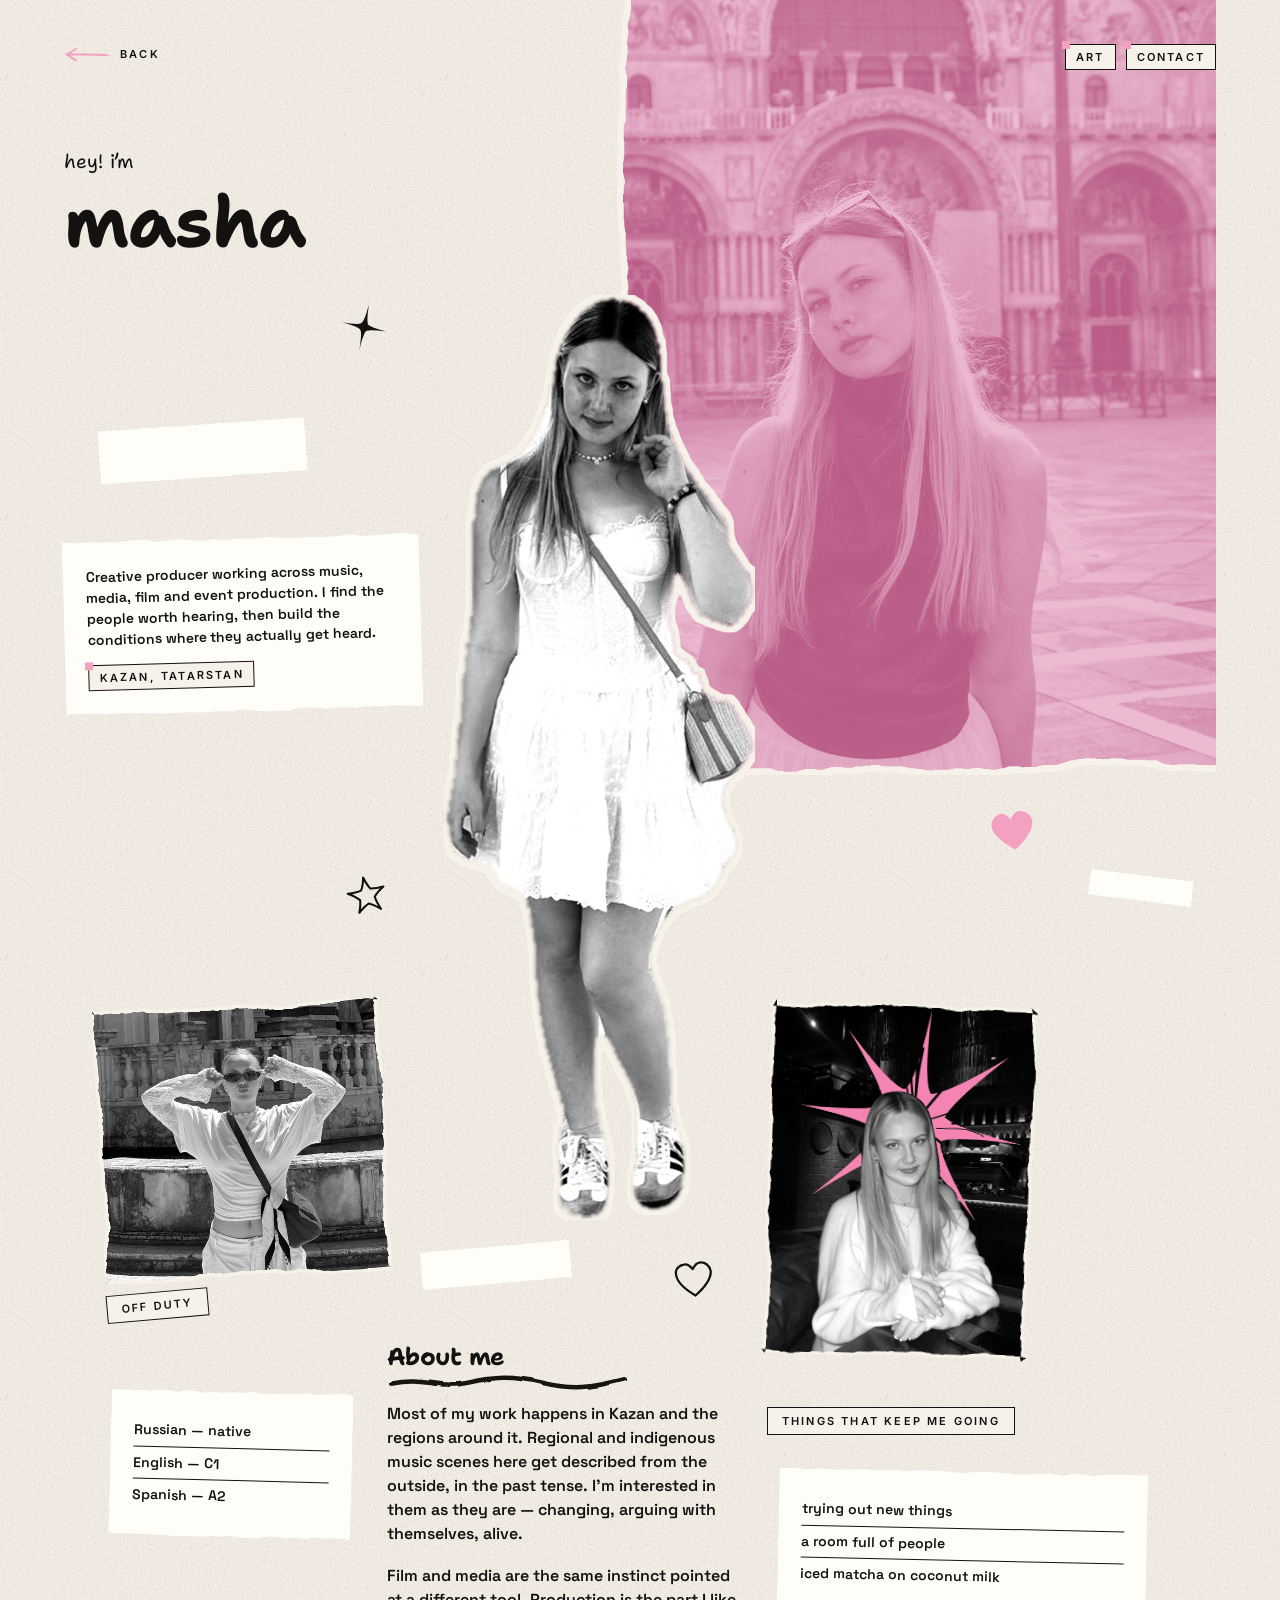
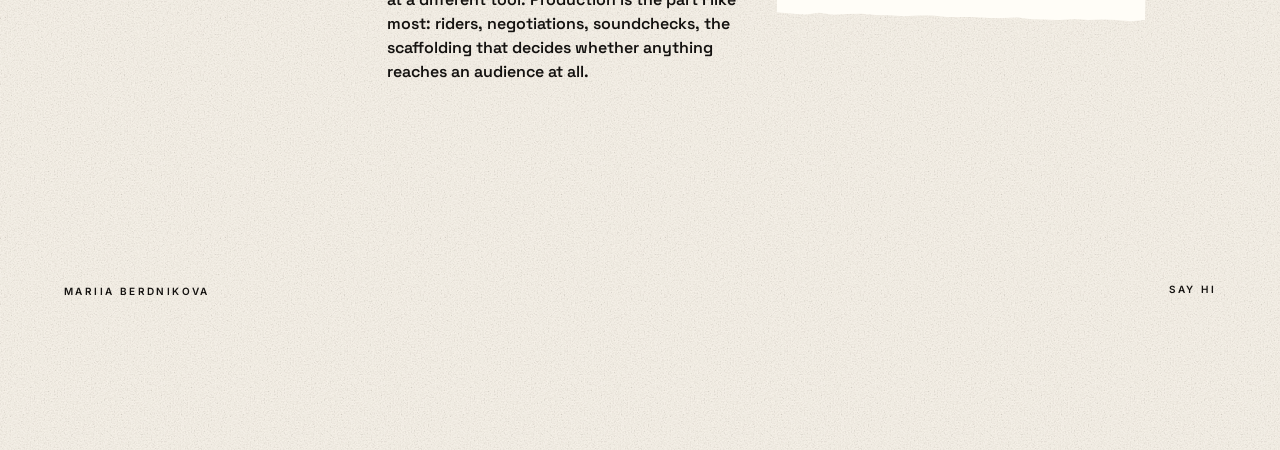
==== commit 75955168: "Redraw the stars and hearts to the reference; version the asset links The shapes were scratchy — jit" ====
--- a/about.html
+++ b/about.html
@@ -9,12 +9,12 @@
 <link rel="preconnect" href="https://fonts.gstatic.com" crossorigin>
 <link href="https://fonts.googleapis.com/css2?family=Inter:wght@400..800&family=Rock+Salt&family=Shantell+Sans:BNCE,INFM,SPAC,wght@-100..100,0..100,0..100,300..800&family=Space+Grotesk:wght@400..700&display=swap" rel="stylesheet">
 <link rel="icon" href="assets/img/favicon.svg" type="image/svg+xml">
-<link rel="stylesheet" href="assets/css/site.css">
+<link rel="stylesheet" href="assets/css/site.css?v=2">
 <script>document.documentElement.classList.add('js');</script>
 </head>
 
 <body>
-<script src="assets/js/sprite.js"></script>
+<script src="assets/js/sprite.js?v=2"></script>
 <a class="skip-link" href="#main">Skip to content</a>
 
 <div class="page">
@@ -48,8 +48,8 @@
         <h1 class="display" style="font-size:clamp(34px,5.6vw,86px); line-height:1.1">masha</h1>
       </div>
 
-      <svg viewBox="0 0 100 92" class="deco deco--float deco--ink" aria-hidden="true" focusable="false"
-           style="--x:24%; --y:11.5%; --w:48px; --rot:12deg"><use href="#heart-line"/></svg>
+      <svg viewBox="0 0 100 100" class="deco deco--float deco--ink" aria-hidden="true" focusable="false"
+           style="--x:24%; --y:11.5%; --w:48px; --rot:12deg"><use href="#star-4"/></svg>
 
       <!-- Cut out by hand; the page sets her partly over the pink. -->
       <figure class="scrap snap" data-reveal
@@ -71,7 +71,7 @@
 
       <figure class="scrap snap" data-reveal
               style="--x:61%; --y:55%; --w:23%; --rot:2deg; --z:3">
-        <img src="assets/img/about-snap-1.png" alt="" width="560" height="747">
+        <img src="assets/img/about-snap-1.png?v=2" alt="" width="560" height="747">
       </figure>
 
 
@@ -134,6 +134,6 @@
 
 </div>
 
-<script src="assets/js/site.js"></script>
+<script src="assets/js/site.js?v=2"></script>
 </body>
 </html>
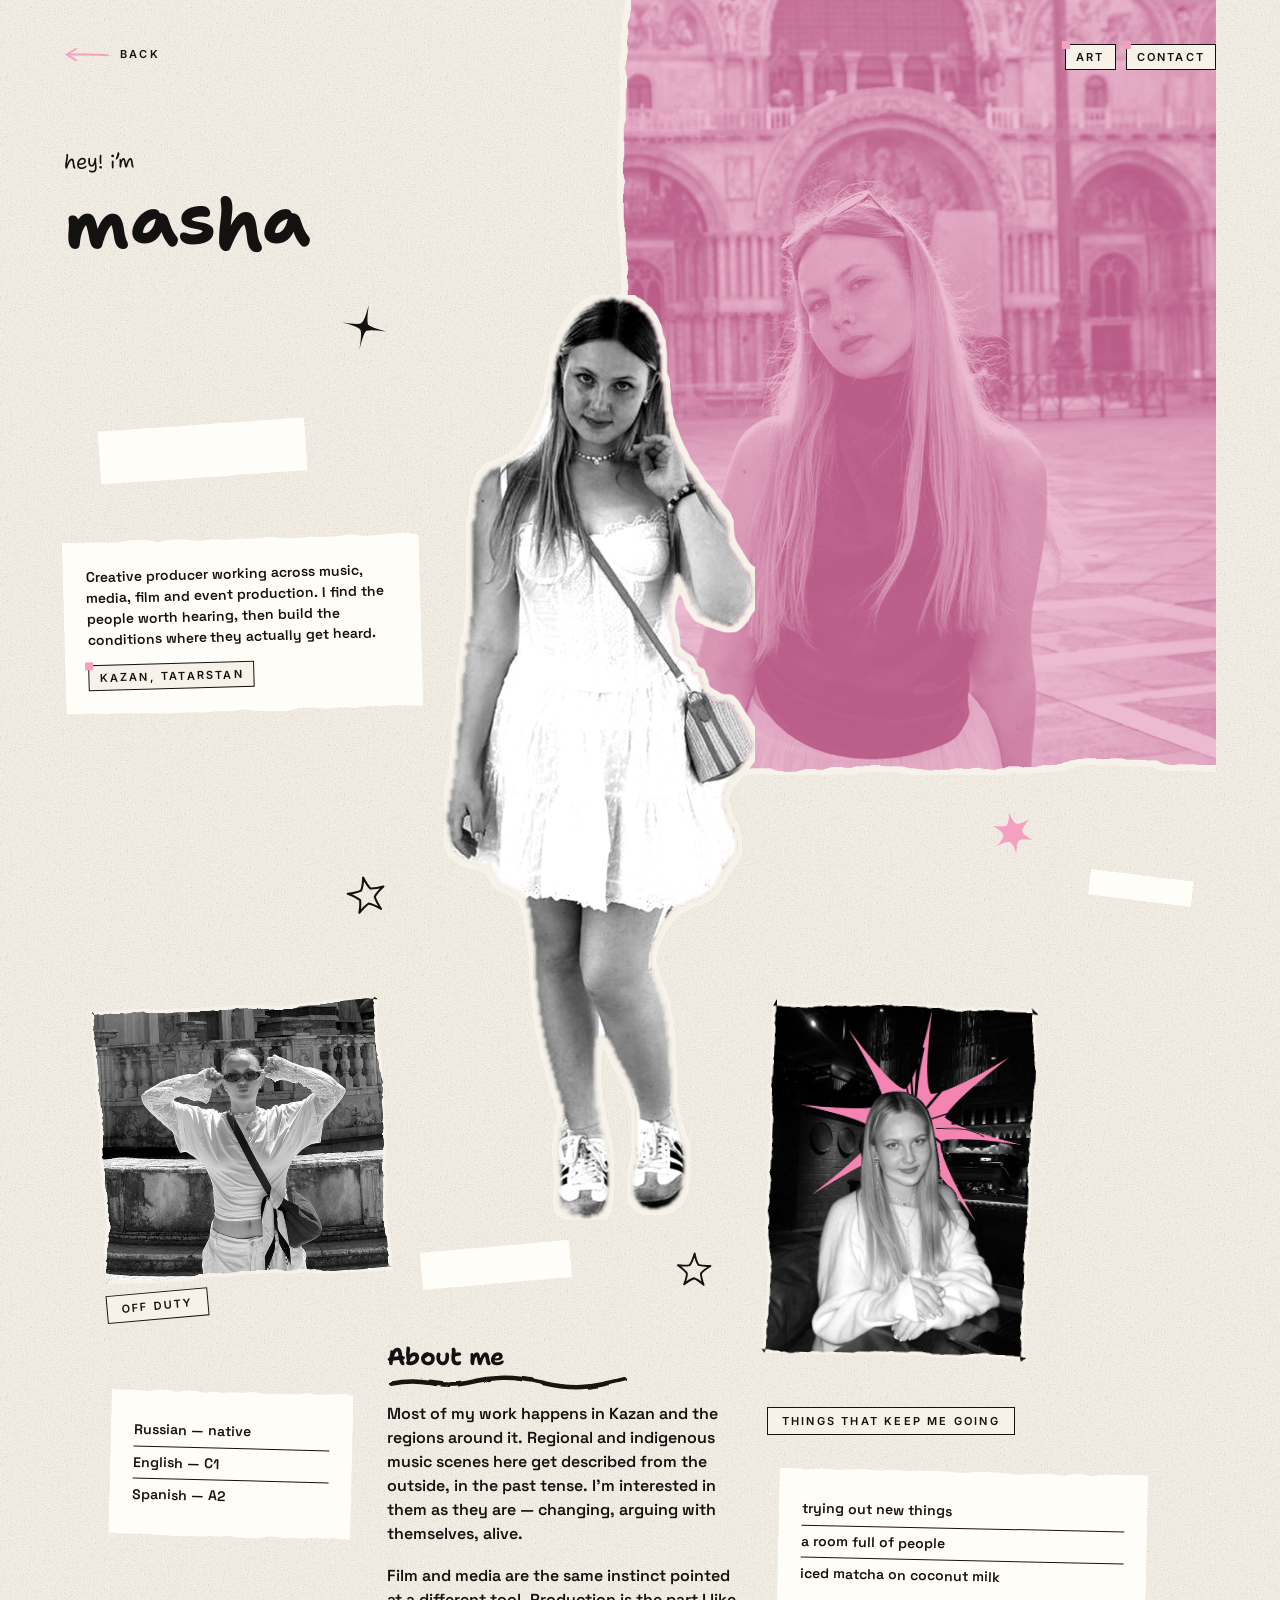
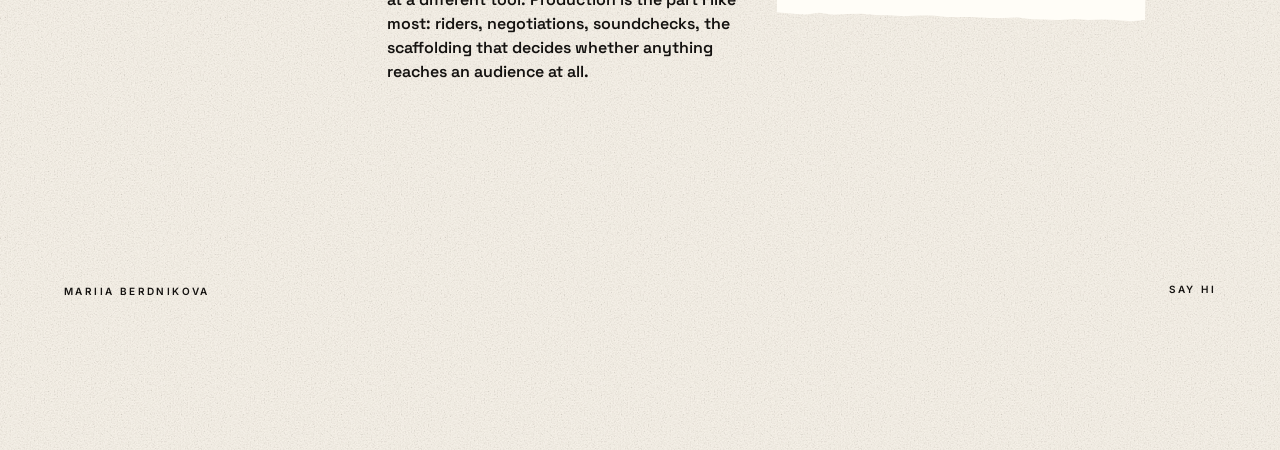
==== commit f12f59c5: "Turn on Shantell Sans' handwriting axes; stars in place of hearts Restoring the font by family name " ====
--- a/about.html
+++ b/about.html
@@ -9,12 +9,12 @@
 <link rel="preconnect" href="https://fonts.gstatic.com" crossorigin>
 <link href="https://fonts.googleapis.com/css2?family=Inter:wght@400..800&family=Rock+Salt&family=Shantell+Sans:BNCE,INFM,SPAC,wght@-100..100,0..100,0..100,300..800&family=Space+Grotesk:wght@400..700&display=swap" rel="stylesheet">
 <link rel="icon" href="assets/img/favicon.svg" type="image/svg+xml">
-<link rel="stylesheet" href="assets/css/site.css?v=2">
+<link rel="stylesheet" href="assets/css/site.css?v=3">
 <script>document.documentElement.classList.add('js');</script>
 </head>
 
 <body>
-<script src="assets/js/sprite.js?v=2"></script>
+<script src="assets/js/sprite.js?v=3"></script>
 <a class="skip-link" href="#main">Skip to content</a>
 
 <div class="page">
@@ -71,7 +71,7 @@
 
       <figure class="scrap snap" data-reveal
               style="--x:61%; --y:55%; --w:23%; --rot:2deg; --z:3">
-        <img src="assets/img/about-snap-1.png?v=2" alt="" width="560" height="747">
+        <img src="assets/img/about-snap-1.png?v=3" alt="" width="560" height="747">
       </figure>
 
 
@@ -117,12 +117,12 @@
       <div class="scrap note paper-bit" data-reveal
            style="--x:31%; --y:70%; --w:13%; --h:38px; --rot:-5deg; --z:4"></div>
 
-      <svg viewBox="0 0 100 92" class="deco deco--float" aria-hidden="true" focusable="false"
-           style="--x:80.5%; --y:43%; --w:44px; --rot:-10deg"><use href="#heart"/></svg>
+      <svg viewBox="0 0 100 100" class="deco deco--float" aria-hidden="true" focusable="false"
+           style="--x:80.5%; --y:43%; --w:44px; --rot:-10deg"><use href="#star-6"/></svg>
       <svg viewBox="0 0 100 100" class="deco deco--float deco--ink" data-parallax="0.04" aria-hidden="true" focusable="false"
            style="--x:24.5%; --y:47%; --w:42px; --rot:-12deg"><use href="#star-line"/></svg>
-      <svg viewBox="0 0 100 92" class="deco deco--float deco--ink" data-parallax="0.03" aria-hidden="true" focusable="false"
-           style="--x:53%; --y:71%; --w:38px; --rot:-8deg"><use href="#heart-line-b"/></svg>
+      <svg viewBox="0 0 100 100" class="deco deco--float deco--ink" data-parallax="0.03" aria-hidden="true" focusable="false"
+           style="--x:53%; --y:70.4%; --w:38px; --rot:-8deg"><use href="#star-line-b"/></svg>
     </div>
 
   </main>
@@ -134,6 +134,6 @@
 
 </div>
 
-<script src="assets/js/site.js?v=2"></script>
+<script src="assets/js/site.js?v=3"></script>
 </body>
 </html>
--- a/assets/css/site.css
+++ b/assets/css/site.css
@@ -40,6 +40,13 @@
      MoozeOn and Shodka rather than their Russian names — so the display
      face needs no Cyrillic and carries no fallback for it. */
   --font-display: 'Shantell Sans', 'Permanent Marker', cursive;
+  /* Shantell Sans is variable: these two axes are its handwriting. BNCE is
+     how far the letters bounce off the baseline, INFM how informal the
+     shapes are. Each role gets its own setting, as titles want less bounce
+     than a scrawled aside. */
+  --axes-display: 'BNCE' -40, 'INFM' 60, 'SPAC' 0;
+  --axes-scrawl: 'BNCE' -20, 'INFM' 90, 'SPAC' 0;
+  --axes-title: 'BNCE' -35, 'INFM' 50;
   /* Rock Salt is kept for one job only: the 01/02/03 on the work index. */
   --font-numeral: 'Rock Salt', 'Permanent Marker', cursive;
   --font-label: 'Inter', system-ui, sans-serif;
@@ -120,6 +127,7 @@
 /* (1) DISPLAY — oversized hand lettering used as a graphic object. */
 .display {
   font-family: var(--font-display);
+  font-variation-settings: var(--axes-display);
   font-weight: 700;
   font-size: clamp(38px, 9.5vw, 150px);
   line-height: 1.12;
@@ -716,6 +724,7 @@
 .scrawl {
   margin: 0;
   font-family: var(--font-display);
+  font-variation-settings: var(--axes-scrawl);
   font-weight: 400;
   line-height: 1.18;
   color: var(--ink);
@@ -773,19 +782,23 @@
 
 .work-row__name {
   font-family: var(--font-display);
+  font-variation-settings: var(--axes-title);
   font-weight: 700;
-  font-size: clamp(22px, 3.1vw, 46px);
-  line-height: 1.15;
+  font-size: clamp(34px, 5.2vw, 78px);
+  line-height: 0.95;
   flex: 1 1 auto;
 }
 .work-row__meta { flex: 0 0 auto; }
 .work-row__no {
   color: var(--accent);
-  /* The one place Rock Salt survives — it is doing numerals, not titles. */
+  /* The one place Rock Salt survives — it is doing numerals, not titles.
+     It sets much larger than Shantell at the same size, so it is stepped
+     down to sit level with the titles beside it. */
   font-family: var(--font-numeral);
-  font-size: 0.78em;
+  font-variation-settings: normal;
+  font-size: 0.62em;
   letter-spacing: 0.01em;
-  margin-right: 4px;
+  margin-right: 6px;
 }
 
 /* From laptop width up the film fills the whole first screen, edge to edge.
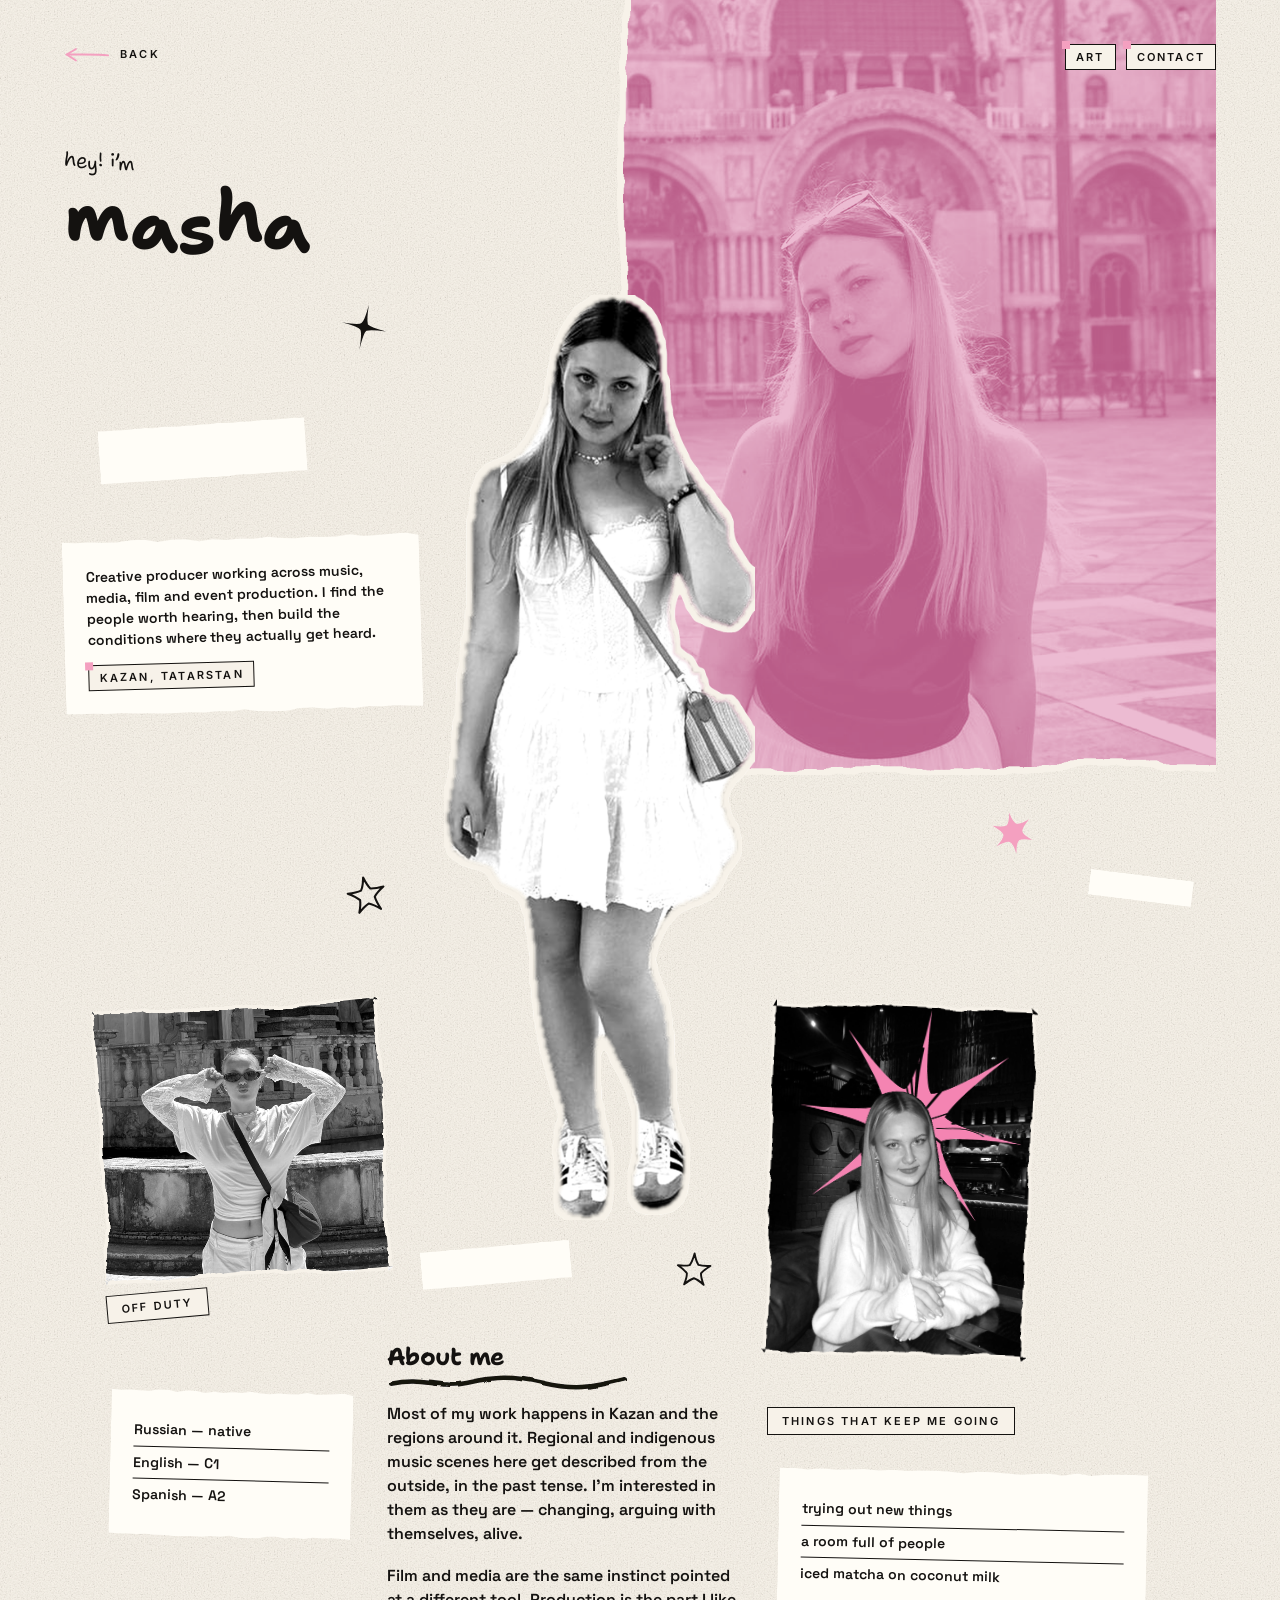
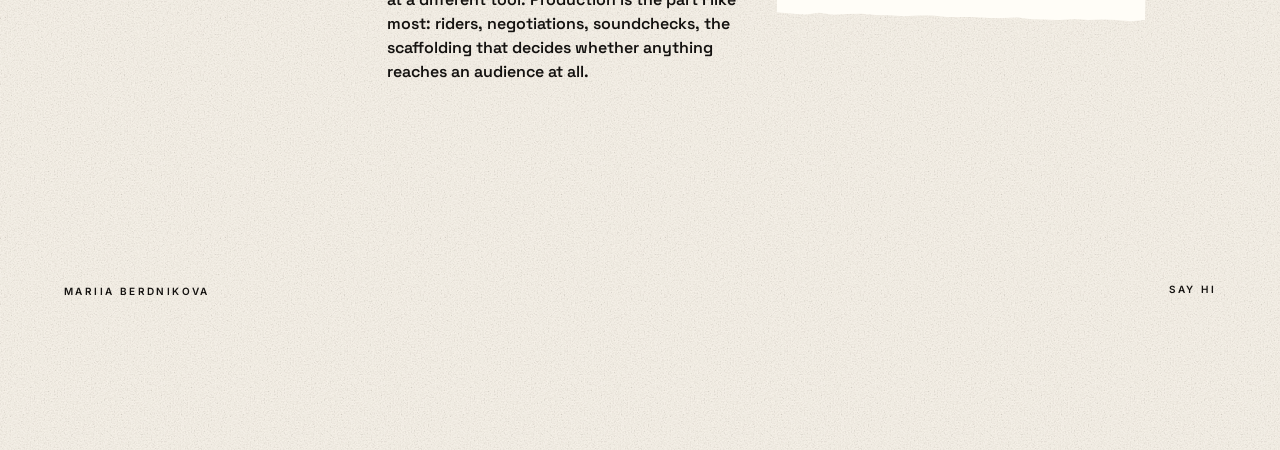
==== commit 94390b4e: "Bounce the letters: positive BNCE, not negative The axes were on but pointing the wrong way. In Shan" ====
--- a/about.html
+++ b/about.html
@@ -9,12 +9,12 @@
 <link rel="preconnect" href="https://fonts.gstatic.com" crossorigin>
 <link href="https://fonts.googleapis.com/css2?family=Inter:wght@400..800&family=Rock+Salt&family=Shantell+Sans:BNCE,INFM,SPAC,wght@-100..100,0..100,0..100,300..800&family=Space+Grotesk:wght@400..700&display=swap" rel="stylesheet">
 <link rel="icon" href="assets/img/favicon.svg" type="image/svg+xml">
-<link rel="stylesheet" href="assets/css/site.css?v=3">
+<link rel="stylesheet" href="assets/css/site.css?v=4">
 <script>document.documentElement.classList.add('js');</script>
 </head>
 
 <body>
-<script src="assets/js/sprite.js?v=3"></script>
+<script src="assets/js/sprite.js?v=4"></script>
 <a class="skip-link" href="#main">Skip to content</a>
 
 <div class="page">
@@ -71,7 +71,7 @@
 
       <figure class="scrap snap" data-reveal
               style="--x:61%; --y:55%; --w:23%; --rot:2deg; --z:3">
-        <img src="assets/img/about-snap-1.png?v=3" alt="" width="560" height="747">
+        <img src="assets/img/about-snap-1.png?v=4" alt="" width="560" height="747">
       </figure>
 
 
@@ -134,6 +134,6 @@
 
 </div>
 
-<script src="assets/js/site.js?v=3"></script>
+<script src="assets/js/site.js?v=4"></script>
 </body>
 </html>
--- a/assets/css/site.css
+++ b/assets/css/site.css
@@ -42,11 +42,13 @@
   --font-display: 'Shantell Sans', 'Permanent Marker', cursive;
   /* Shantell Sans is variable: these two axes are its handwriting. BNCE is
      how far the letters bounce off the baseline, INFM how informal the
-     shapes are. Each role gets its own setting, as titles want less bounce
-     than a scrawled aside. */
-  --axes-display: 'BNCE' -40, 'INFM' 60, 'SPAC' 0;
-  --axes-scrawl: 'BNCE' -20, 'INFM' 90, 'SPAC' 0;
-  --axes-title: 'BNCE' -35, 'INFM' 50;
+     shapes are. POSITIVE bounce is the quirky direction — letters sit at
+     different heights. Negative flattens them onto one line, which is the
+     even, tidy setting we do not want. Each role gets its own: a scrawled
+     aside can bounce further than a title without becoming hard to read. */
+  --axes-display: 'BNCE' 80, 'INFM' 70, 'SPAC' 0;
+  --axes-scrawl: 'BNCE' 100, 'INFM' 90, 'SPAC' 0;
+  --axes-title: 'BNCE' 75, 'INFM' 55;
   /* Rock Salt is kept for one job only: the 01/02/03 on the work index. */
   --font-numeral: 'Rock Salt', 'Permanent Marker', cursive;
   --font-label: 'Inter', system-ui, sans-serif;
